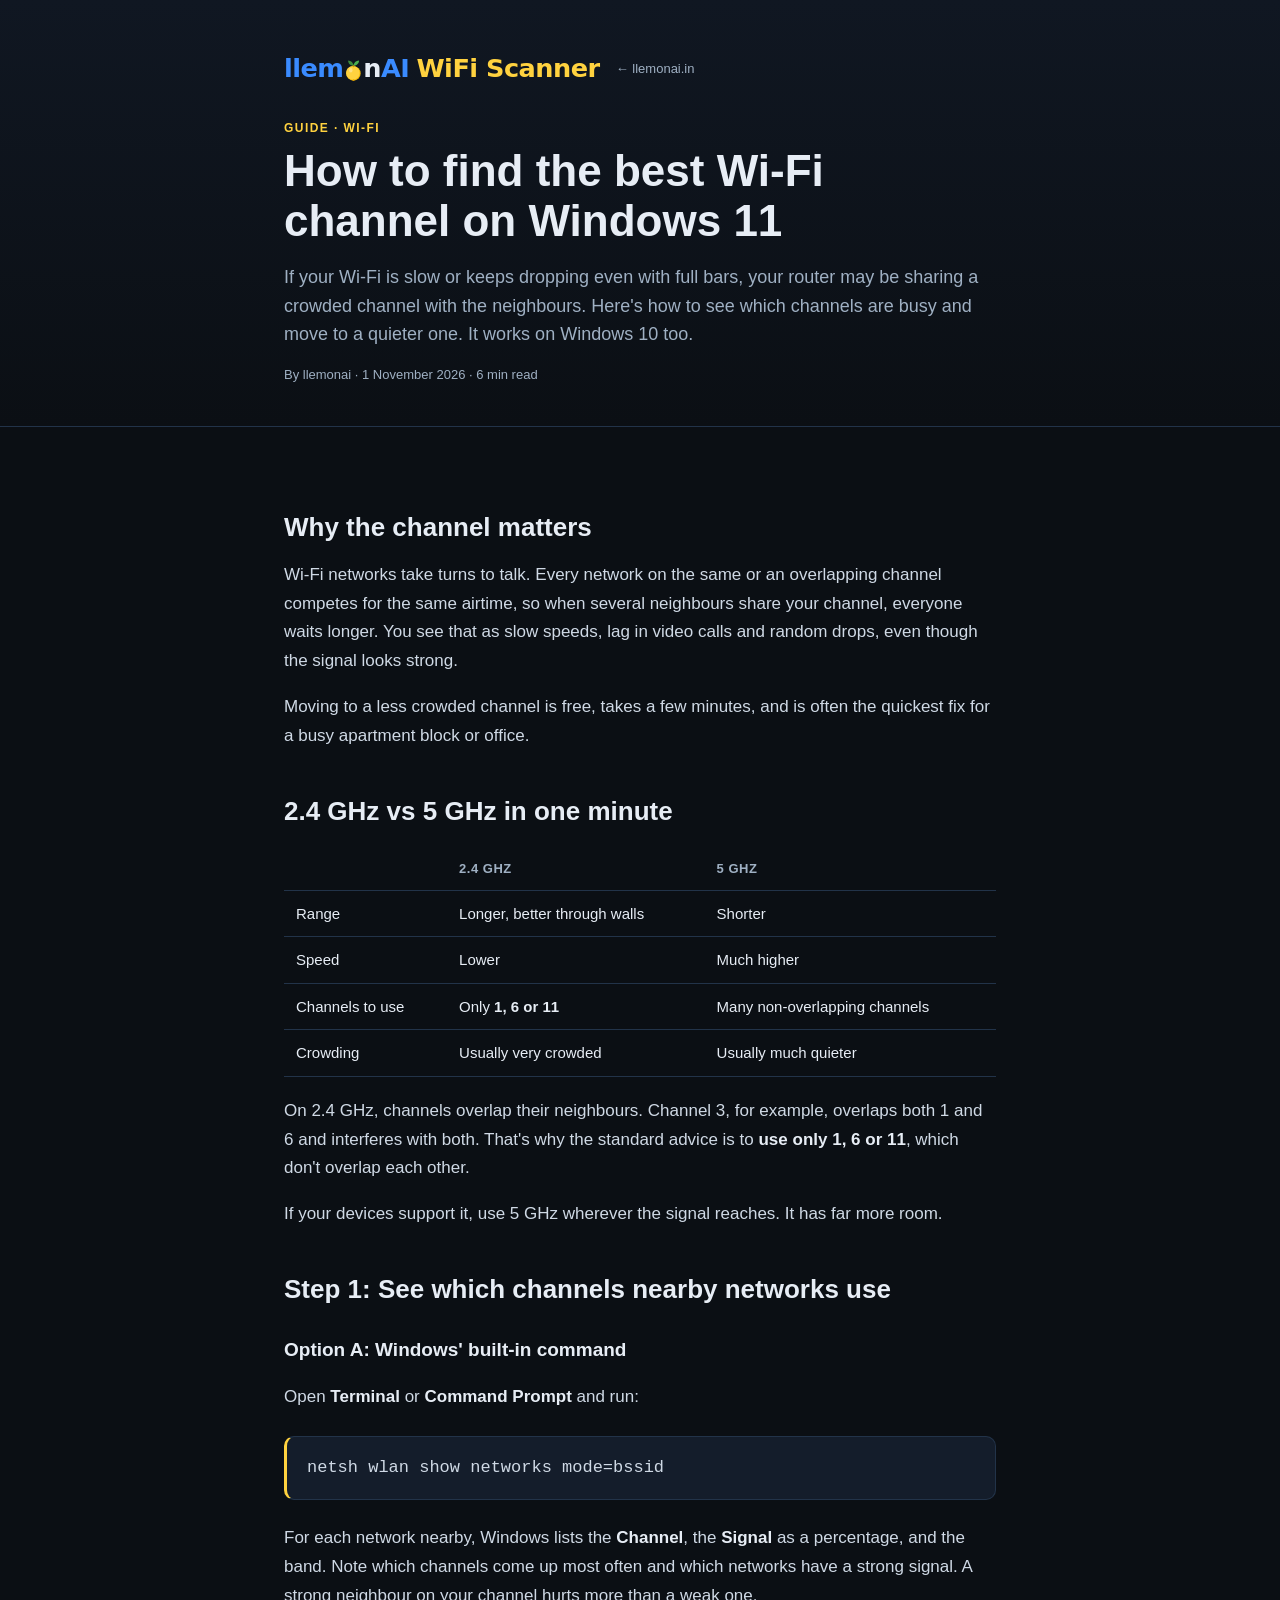
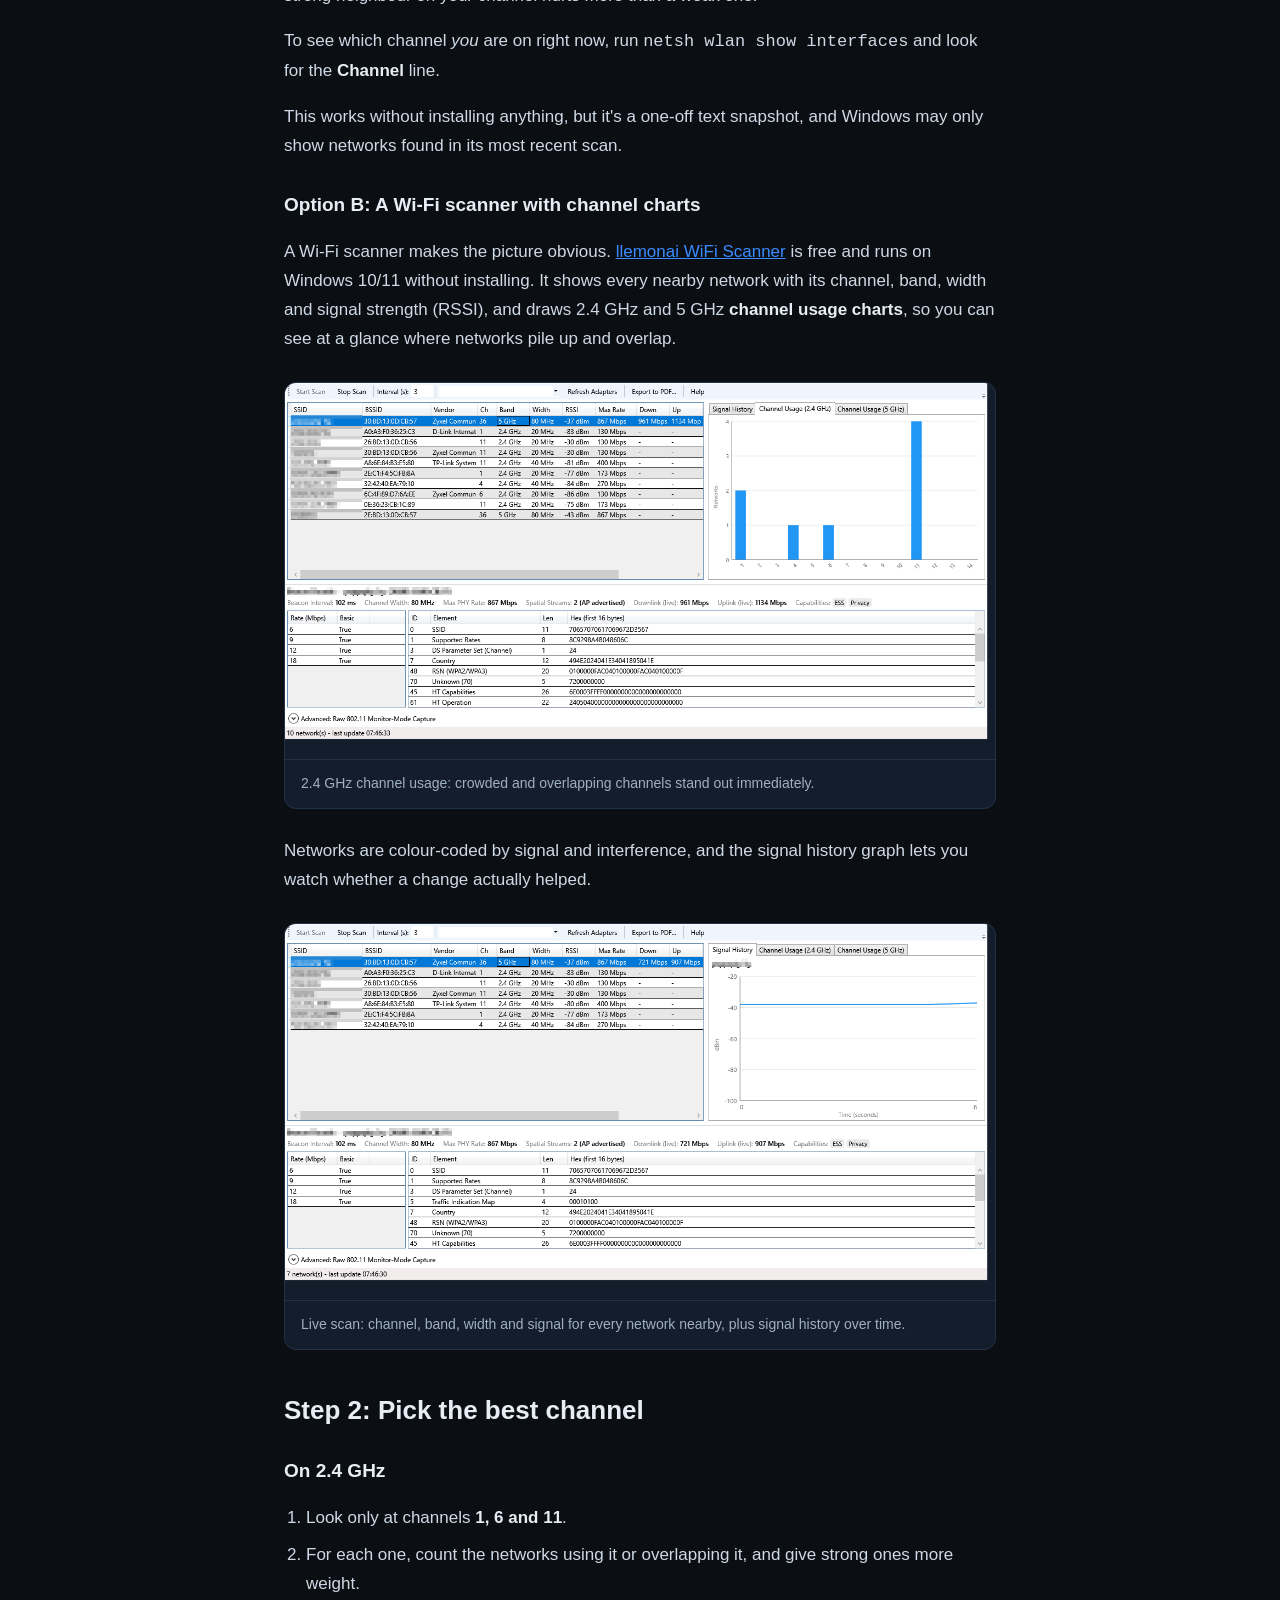
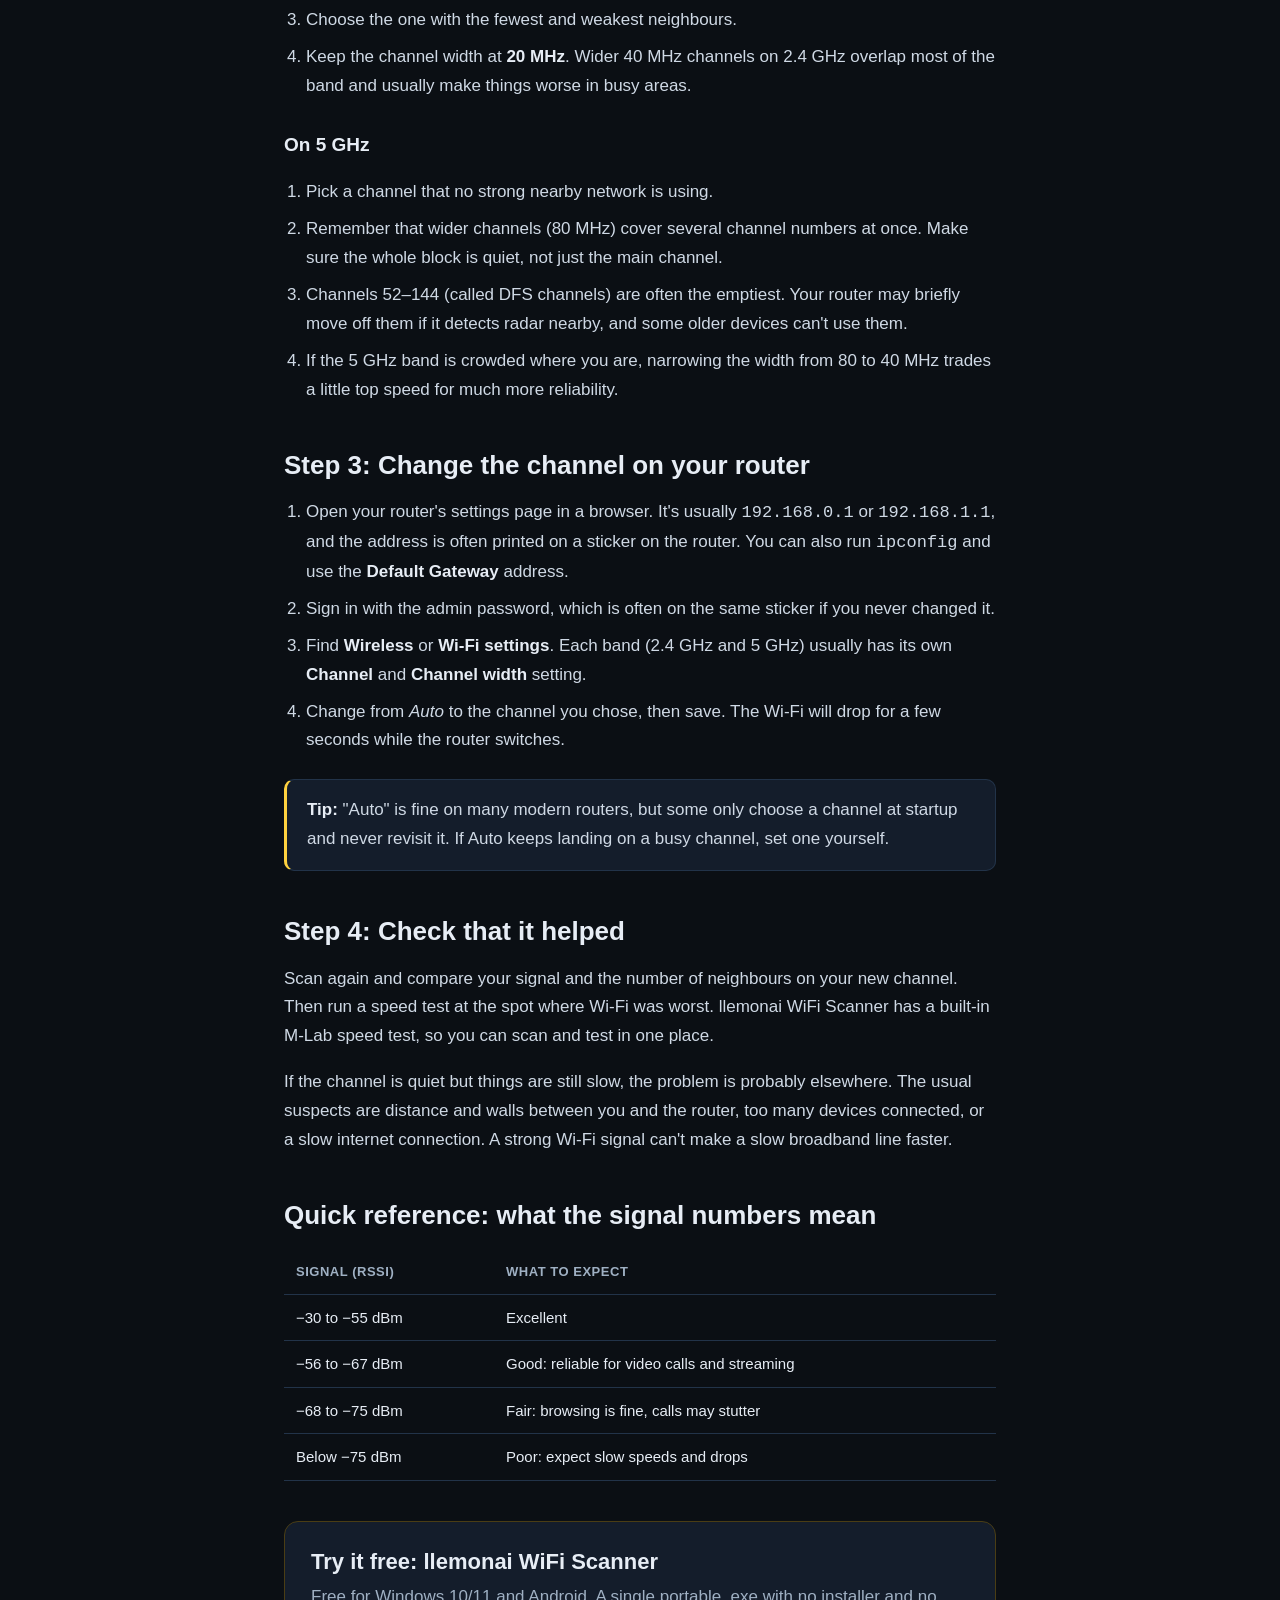
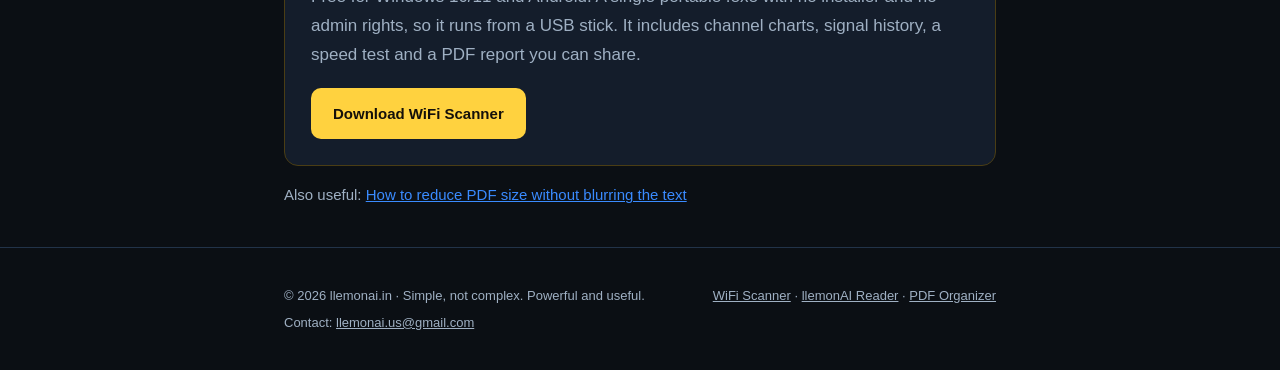
==== best-wifi-channel.html @ 0cf8d66b "Add guides: reduce PDF size, best Wi-Fi channel on Windows 11 - reduce-pdf-size.html: shrink only th" ====
<!DOCTYPE html>
<html lang="en">
<head>
<meta charset="UTF-8" />
<meta name="viewport" content="width=device-width, initial-scale=1.0" />
<title>How to Find the Best Wi-Fi Channel on Windows 11 (and 10) &mdash; llemonai Guide</title>
<meta name="description" content="Slow or dropping Wi-Fi is often a crowded channel. See which channels nearby networks use on Windows 11 or 10, pick the least congested one on 2.4 GHz or 5 GHz, and change it on your router." />
<link rel="canonical" href="https://llemonai.in/best-wifi-channel.html" />
<link rel="icon" href="assets/favicon.ico" sizes="any" />
<link rel="icon" type="image/png" href="assets/favicon-32.png" sizes="32x32" />
<link rel="apple-touch-icon" href="assets/apple-touch-icon.png" />

<meta property="og:type" content="article" />
<meta property="og:url" content="https://llemonai.in/best-wifi-channel.html" />
<meta property="og:title" content="How to find the best Wi-Fi channel on Windows 11" />
<meta property="og:description" content="See which channels nearby networks use, pick the least crowded one, and change it on your router." />
<meta property="og:image" content="https://llemonai.in/screenshots/channel-usage.png" />
<meta property="og:image:width" content="1294" />
<meta property="og:image:height" content="686" />
<meta name="twitter:card" content="summary_large_image" />
<meta name="twitter:title" content="How to find the best Wi-Fi channel on Windows 11" />
<meta name="twitter:description" content="See which channels nearby networks use, pick the least crowded one, and change it on your router." />
<meta name="twitter:image" content="https://llemonai.in/screenshots/channel-usage.png" />

<script type="application/ld+json">
[
  {
    "@context": "https://schema.org",
    "@type": "Article",
    "headline": "How to find the best Wi-Fi channel on Windows 11",
    "description": "See which channels nearby networks use on Windows 11 or 10, pick the least congested one, and change it on your router.",
    "image": "https://llemonai.in/screenshots/channel-usage.png",
    "datePublished": "2026-11-01",
    "dateModified": "2026-11-01",
    "author": { "@type": "Organization", "name": "llemonai", "url": "https://llemonai.in/" },
    "publisher": { "@type": "Organization", "name": "llemonai", "logo": { "@type": "ImageObject", "url": "https://llemonai.in/assets/wordmark.png" } },
    "mainEntityOfPage": "https://llemonai.in/best-wifi-channel.html"
  },
  {
    "@context": "https://schema.org",
    "@type": "BreadcrumbList",
    "itemListElement": [
      { "@type": "ListItem", "position": 1, "name": "llemonai", "item": "https://llemonai.in/" },
      { "@type": "ListItem", "position": 2, "name": "WiFi Scanner", "item": "https://llemonai.in/scanner.html" },
      { "@type": "ListItem", "position": 3, "name": "Best Wi-Fi channel", "item": "https://llemonai.in/best-wifi-channel.html" }
    ]
  }
]
</script>

<style>
  :root {
    --bg: #0b0f14;
    --bg-alt: #101722;
    --card: #141d2b;
    --border: #223349;
    --text: #e7edf5;
    --text-dim: #9fb0c3;
    --accent: #ffd23f;
    --accent-dim: #3a8bff;
  }
  * { box-sizing: border-box; }
  html, body {
    margin: 0; padding: 0;
    background: var(--bg);
    color: var(--text);
    font-family: -apple-system, Segoe UI, Roboto, Helvetica, Arial, sans-serif;
  }
  a { color: var(--accent-dim); }
  .wrap { max-width: 760px; margin: 0 auto; padding: 0 24px; }
  header.hero {
    background: linear-gradient(180deg, var(--bg-alt) 0%, var(--bg) 100%);
    border-bottom: 1px solid var(--border);
    padding: 56px 0 44px;
  }
  .brand { display: flex; align-items: center; flex-wrap: wrap; row-gap: 10px; margin-bottom: 36px; }
  .back-home { color: var(--text-dim); font-size: 13px; text-decoration: none; margin-left: 16px; }
  .back-home:hover { color: var(--text); }
  /* llemonai wordmark, redrawn from the app's own brand.tsx: llem + a lemon "o" + n + AI */
  .wm { display: inline-flex; align-items: baseline; white-space: nowrap; font-family: "Segoe UI", system-ui, -apple-system, Roboto, sans-serif; font-weight: 800; letter-spacing: -0.02em; line-height: 1; }
  .wm-o { width: 0.74em; height: 0.83em; align-self: flex-end; margin: 0 0.015em 0.02em; flex: none; }
  .wm-ai { color: #3a8bff; }
  .wm-llm::before, .wm-n::before, .wm-ai::before { content: attr(data-t); }
  /* brand name as real text for search engines and screen readers; the visible wordmark draws its "o" as a lemon */
  .wm-sr { position: absolute; width: 1px; height: 1px; overflow: hidden; clip: rect(0 0 0 0); white-space: nowrap; }
  .wm-product { margin-left: 0.28em; font-weight: 700; }
  .wm.on-dark .wm-llm { color: #3a8bff; }
  .wm.on-dark .wm-n { color: #e7edf5; }
  .wm.on-dark .wm-product { color: #ffd23f; }
  .kicker { color: var(--accent); font-size: 12px; font-weight: 700; letter-spacing: 0.12em; text-transform: uppercase; }
  .hero h1 { font-size: clamp(30px, 5vw, 44px); line-height: 1.15; margin: 10px 0 16px; }
  .hero p.lead { color: var(--text-dim); font-size: 18px; line-height: 1.6; margin: 0; }
  .byline { color: var(--text-dim); font-size: 13px; margin-top: 18px; }

  article { padding: 40px 0 24px; font-size: 17px; line-height: 1.7; }
  article h2 { font-size: 26px; line-height: 1.25; margin: 44px 0 12px; }
  article h3 { font-size: 19px; margin: 28px 0 8px; }
  article p, article li { color: #cfd9e5; }
  article ol, article ul { padding-left: 22px; }
  article li { margin-bottom: 8px; }
  article strong { color: var(--text); }
  .callout { background: var(--card); border: 1px solid var(--border); border-left: 3px solid var(--accent); border-radius: 10px; padding: 16px 20px; margin: 24px 0; }
  .callout p { margin: 0; }
  figure { margin: 28px 0; background: var(--card); border: 1px solid var(--border); border-radius: 12px; overflow: hidden; }
  figure img { display: block; width: 100%; height: auto; border-bottom: 1px solid var(--border); }
  figcaption { padding: 12px 16px; font-size: 14px; color: var(--text-dim); }
  .table-scroll { overflow-x: auto; margin: 20px 0; }
  table { width: 100%; border-collapse: collapse; font-size: 15px; min-width: 480px; }
  th, td { text-align: left; padding: 10px 12px; border-bottom: 1px solid var(--border); vertical-align: top; }
  th { color: var(--text-dim); font-weight: 600; font-size: 13px; text-transform: uppercase; letter-spacing: 0.04em; }
  .cta { background: var(--card); border: 1px solid #4a3d14; border-radius: 14px; padding: 26px; margin: 40px 0 16px; }
  .cta h2 { margin: 0 0 8px; font-size: 22px; }
  .cta p { margin: 0 0 18px; color: var(--text-dim); }
  .btn { display: inline-flex; align-items: center; padding: 13px 22px; border-radius: 10px; font-weight: 600; font-size: 15px; text-decoration: none; background: var(--accent); color: #14100a; }
  .btn:hover { opacity: 0.9; }
  .related { color: var(--text-dim); font-size: 15px; }

  footer {
    padding: 40px 0;
    color: var(--text-dim);
    font-size: 13px;
    border-top: 1px solid var(--border);
  }
  footer a { color: var(--text-dim); }
  footer .wrap { display: flex; flex-wrap: wrap; justify-content: space-between; gap: 12px; }
  @media (max-width: 600px) { .brand .wm { font-size: 1.45rem !important; } article { font-size: 16px; } }
</style>
</head>
<body>

<header class="hero">
  <div class="wrap">
    <div class="brand">
      <a href="scanner.html" style="text-decoration: none;">
        <span class="wm on-dark" style="font-size: 1.6rem;" title="llem = Large Language Embedded Model &middot; AI = Artificial Intelligence">
          <span class="wm-sr">llemonAI</span><span class="wm-llm" data-t="llem" aria-hidden="true"></span>
          <svg class="wm-o" viewBox="0 0 100 112" aria-hidden="true">
            <path d="M50 32 C31 30 21 16 22 3 C37 4 50 15 50 32 Z" fill="#3d8b3d"/>
            <path d="M50 32 C51 15 63 4 79 3 C80 17 68 30 50 32 Z" fill="#4caf50"/>
            <circle cx="50" cy="71" r="38" fill="#f2b705"/>
            <circle cx="47" cy="68" r="36" fill="#ffd23f"/>
            <ellipse cx="36" cy="54" rx="9" ry="12" fill="#fff" opacity="0.35"/>
            <circle cx="50" cy="33" r="5" fill="#d99a00"/>
            <circle cx="50" cy="108" r="4.5" fill="#d99a00"/>
          </svg>
          <span class="wm-n" data-t="n" aria-hidden="true"></span>
          <span class="wm-ai" data-t="AI" aria-hidden="true"></span>
          <span class="wm-product">WiFi Scanner</span>
        </span>
      </a>
      <a class="back-home" href="index.html">&larr; llemonai.in</a>
    </div>
    <span class="kicker">Guide &middot; Wi-Fi</span>
    <h1>How to find the best Wi-Fi channel on Windows 11</h1>
    <p class="lead">If your Wi-Fi is slow or keeps dropping even with full bars, your router may be sharing a crowded channel with the neighbours. Here's how to see which channels are busy and move to a quieter one. It works on Windows 10 too.</p>
    <div class="byline">By llemonai &middot; 1 November 2026 &middot; 6 min read</div>
  </div>
</header>

<main class="wrap">
<article>

  <h2>Why the channel matters</h2>
  <p>Wi-Fi networks take turns to talk. Every network on the same or an overlapping channel competes for the same airtime, so when several neighbours share your channel, everyone waits longer. You see that as slow speeds, lag in video calls and random drops, even though the signal looks strong.</p>
  <p>Moving to a less crowded channel is free, takes a few minutes, and is often the quickest fix for a busy apartment block or office.</p>

  <h2>2.4&nbsp;GHz vs 5&nbsp;GHz in one minute</h2>
  <div class="table-scroll">
    <table>
      <tr><th></th><th>2.4&nbsp;GHz</th><th>5&nbsp;GHz</th></tr>
      <tr><td>Range</td><td>Longer, better through walls</td><td>Shorter</td></tr>
      <tr><td>Speed</td><td>Lower</td><td>Much higher</td></tr>
      <tr><td>Channels to use</td><td>Only <strong>1, 6 or 11</strong></td><td>Many non-overlapping channels</td></tr>
      <tr><td>Crowding</td><td>Usually very crowded</td><td>Usually much quieter</td></tr>
    </table>
  </div>
  <p>On 2.4&nbsp;GHz, channels overlap their neighbours. Channel 3, for example, overlaps both 1 and 6 and interferes with both. That's why the standard advice is to <strong>use only 1, 6 or 11</strong>, which don't overlap each other.</p>
  <p>If your devices support it, use 5&nbsp;GHz wherever the signal reaches. It has far more room.</p>

  <h2>Step 1: See which channels nearby networks use</h2>

  <h3>Option A: Windows' built-in command</h3>
  <p>Open <strong>Terminal</strong> or <strong>Command Prompt</strong> and run:</p>
  <div class="callout"><p><code>netsh wlan show networks mode=bssid</code></p></div>
  <p>For each network nearby, Windows lists the <strong>Channel</strong>, the <strong>Signal</strong> as a percentage, and the band. Note which channels come up most often and which networks have a strong signal. A strong neighbour on your channel hurts more than a weak one.</p>
  <p>To see which channel <em>you</em> are on right now, run <code>netsh wlan show interfaces</code> and look for the <strong>Channel</strong> line.</p>
  <p>This works without installing anything, but it's a one-off text snapshot, and Windows may only show networks found in its most recent scan.</p>

  <h3>Option B: A Wi-Fi scanner with channel charts</h3>
  <p>A Wi-Fi scanner makes the picture obvious. <a href="scanner.html">llemonai WiFi Scanner</a> is free and runs on Windows 10/11 without installing. It shows every nearby network with its channel, band, width and signal strength (RSSI), and draws 2.4&nbsp;GHz and 5&nbsp;GHz <strong>channel usage charts</strong>, so you can see at a glance where networks pile up and overlap.</p>
  <figure>
    <img src="screenshots/channel-usage.png" alt="2.4 GHz channel usage chart in llemonai WiFi Scanner showing networks crowded on some channels" width="1294" height="686" loading="lazy" />
    <figcaption>2.4&nbsp;GHz channel usage: crowded and overlapping channels stand out immediately.</figcaption>
  </figure>
  <p>Networks are colour-coded by signal and interference, and the signal history graph lets you watch whether a change actually helped.</p>
  <figure>
    <img src="screenshots/scan-view.png" alt="llemonai WiFi Scanner live scan with network list, signal history and beacon details" width="1294" height="686" loading="lazy" />
    <figcaption>Live scan: channel, band, width and signal for every network nearby, plus signal history over time.</figcaption>
  </figure>

  <h2>Step 2: Pick the best channel</h2>
  <h3>On 2.4&nbsp;GHz</h3>
  <ol>
    <li>Look only at channels <strong>1, 6 and 11</strong>.</li>
    <li>For each one, count the networks using it or overlapping it, and give strong ones more weight.</li>
    <li>Choose the one with the fewest and weakest neighbours.</li>
    <li>Keep the channel width at <strong>20&nbsp;MHz</strong>. Wider 40&nbsp;MHz channels on 2.4&nbsp;GHz overlap most of the band and usually make things worse in busy areas.</li>
  </ol>
  <h3>On 5&nbsp;GHz</h3>
  <ol>
    <li>Pick a channel that no strong nearby network is using.</li>
    <li>Remember that wider channels (80&nbsp;MHz) cover several channel numbers at once. Make sure the whole block is quiet, not just the main channel.</li>
    <li>Channels 52&ndash;144 (called DFS channels) are often the emptiest. Your router may briefly move off them if it detects radar nearby, and some older devices can't use them.</li>
    <li>If the 5&nbsp;GHz band is crowded where you are, narrowing the width from 80 to 40&nbsp;MHz trades a little top speed for much more reliability.</li>
  </ol>

  <h2>Step 3: Change the channel on your router</h2>
  <ol>
    <li>Open your router's settings page in a browser. It's usually <code>192.168.0.1</code> or <code>192.168.1.1</code>, and the address is often printed on a sticker on the router. You can also run <code>ipconfig</code> and use the <strong>Default Gateway</strong> address.</li>
    <li>Sign in with the admin password, which is often on the same sticker if you never changed it.</li>
    <li>Find <strong>Wireless</strong> or <strong>Wi-Fi settings</strong>. Each band (2.4&nbsp;GHz and 5&nbsp;GHz) usually has its own <strong>Channel</strong> and <strong>Channel width</strong> setting.</li>
    <li>Change from <em>Auto</em> to the channel you chose, then save. The Wi-Fi will drop for a few seconds while the router switches.</li>
  </ol>
  <div class="callout">
    <p><strong>Tip:</strong> "Auto" is fine on many modern routers, but some only choose a channel at startup and never revisit it. If Auto keeps landing on a busy channel, set one yourself.</p>
  </div>

  <h2>Step 4: Check that it helped</h2>
  <p>Scan again and compare your signal and the number of neighbours on your new channel. Then run a speed test at the spot where Wi-Fi was worst. llemonai WiFi Scanner has a built-in M-Lab speed test, so you can scan and test in one place.</p>
  <p>If the channel is quiet but things are still slow, the problem is probably elsewhere. The usual suspects are distance and walls between you and the router, too many devices connected, or a slow internet connection. A strong Wi-Fi signal can't make a slow broadband line faster.</p>

  <h2>Quick reference: what the signal numbers mean</h2>
  <div class="table-scroll">
    <table>
      <tr><th>Signal (RSSI)</th><th>What to expect</th></tr>
      <tr><td>&minus;30 to &minus;55&nbsp;dBm</td><td>Excellent</td></tr>
      <tr><td>&minus;56 to &minus;67&nbsp;dBm</td><td>Good: reliable for video calls and streaming</td></tr>
      <tr><td>&minus;68 to &minus;75&nbsp;dBm</td><td>Fair: browsing is fine, calls may stutter</td></tr>
      <tr><td>Below &minus;75&nbsp;dBm</td><td>Poor: expect slow speeds and drops</td></tr>
    </table>
  </div>

  <section class="cta">
    <h2>Try it free: llemonai WiFi Scanner</h2>
    <p>Free for Windows 10/11 and Android. A single portable .exe with no installer and no admin rights, so it runs from a USB stick. It includes channel charts, signal history, a speed test and a PDF report you can share.</p>
    <a class="btn" href="scanner.html#download">Download WiFi Scanner</a>
  </section>

  <p class="related">Also useful: <a href="reduce-pdf-size.html">How to reduce PDF size without blurring the text</a></p>

</article>
</main>

<footer>
  <div class="wrap">
    <div>&copy; <span id="year"></span> llemonai.in &middot; Simple, not complex. Powerful and useful.</div>
    <div><a href="scanner.html">WiFi Scanner</a> &middot; <a href="reader.html">llemonAI Reader</a> &middot; <a href="organizer.html">PDF Organizer</a></div>
    <div>Contact: <a href="mailto:llemonai.us@gmail.com">llemonai.us@gmail.com</a></div>
  </div>
</footer>
<script>document.getElementById('year').textContent = new Date().getFullYear();</script>

</body>
</html>
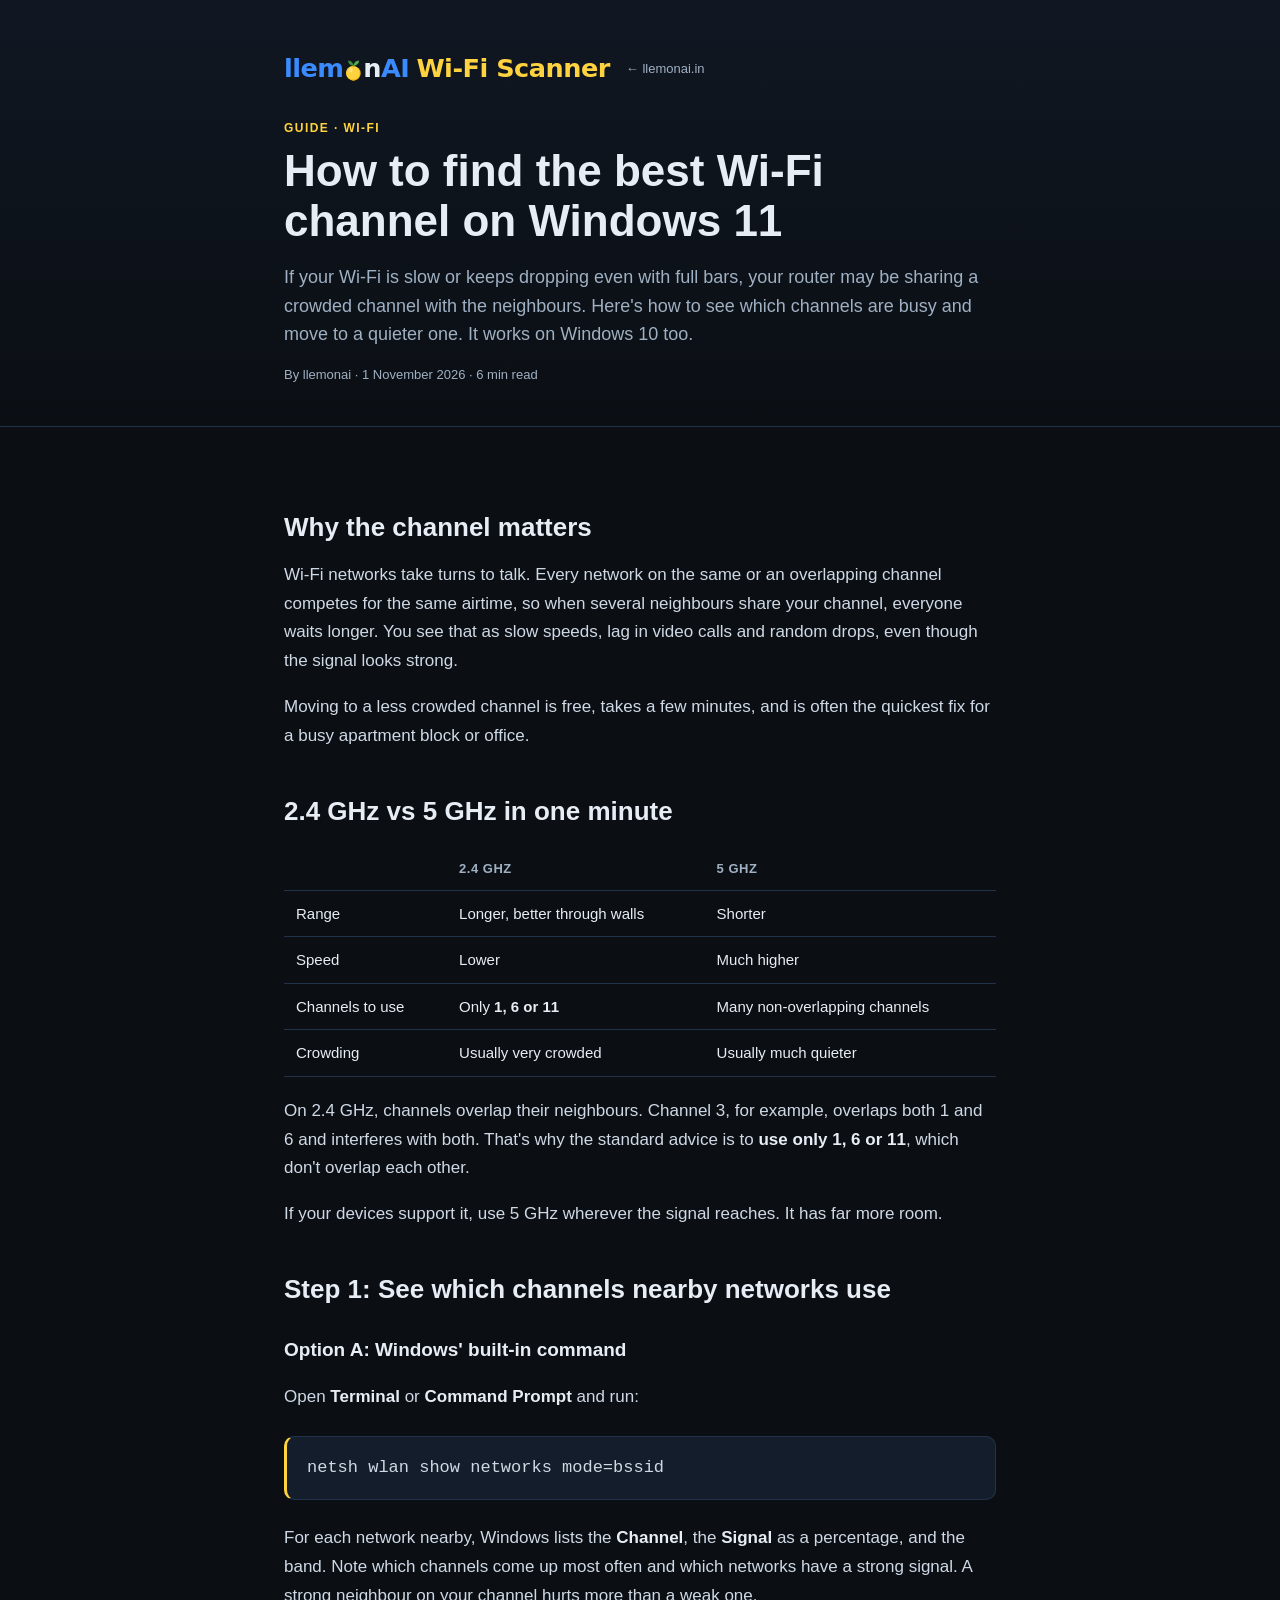
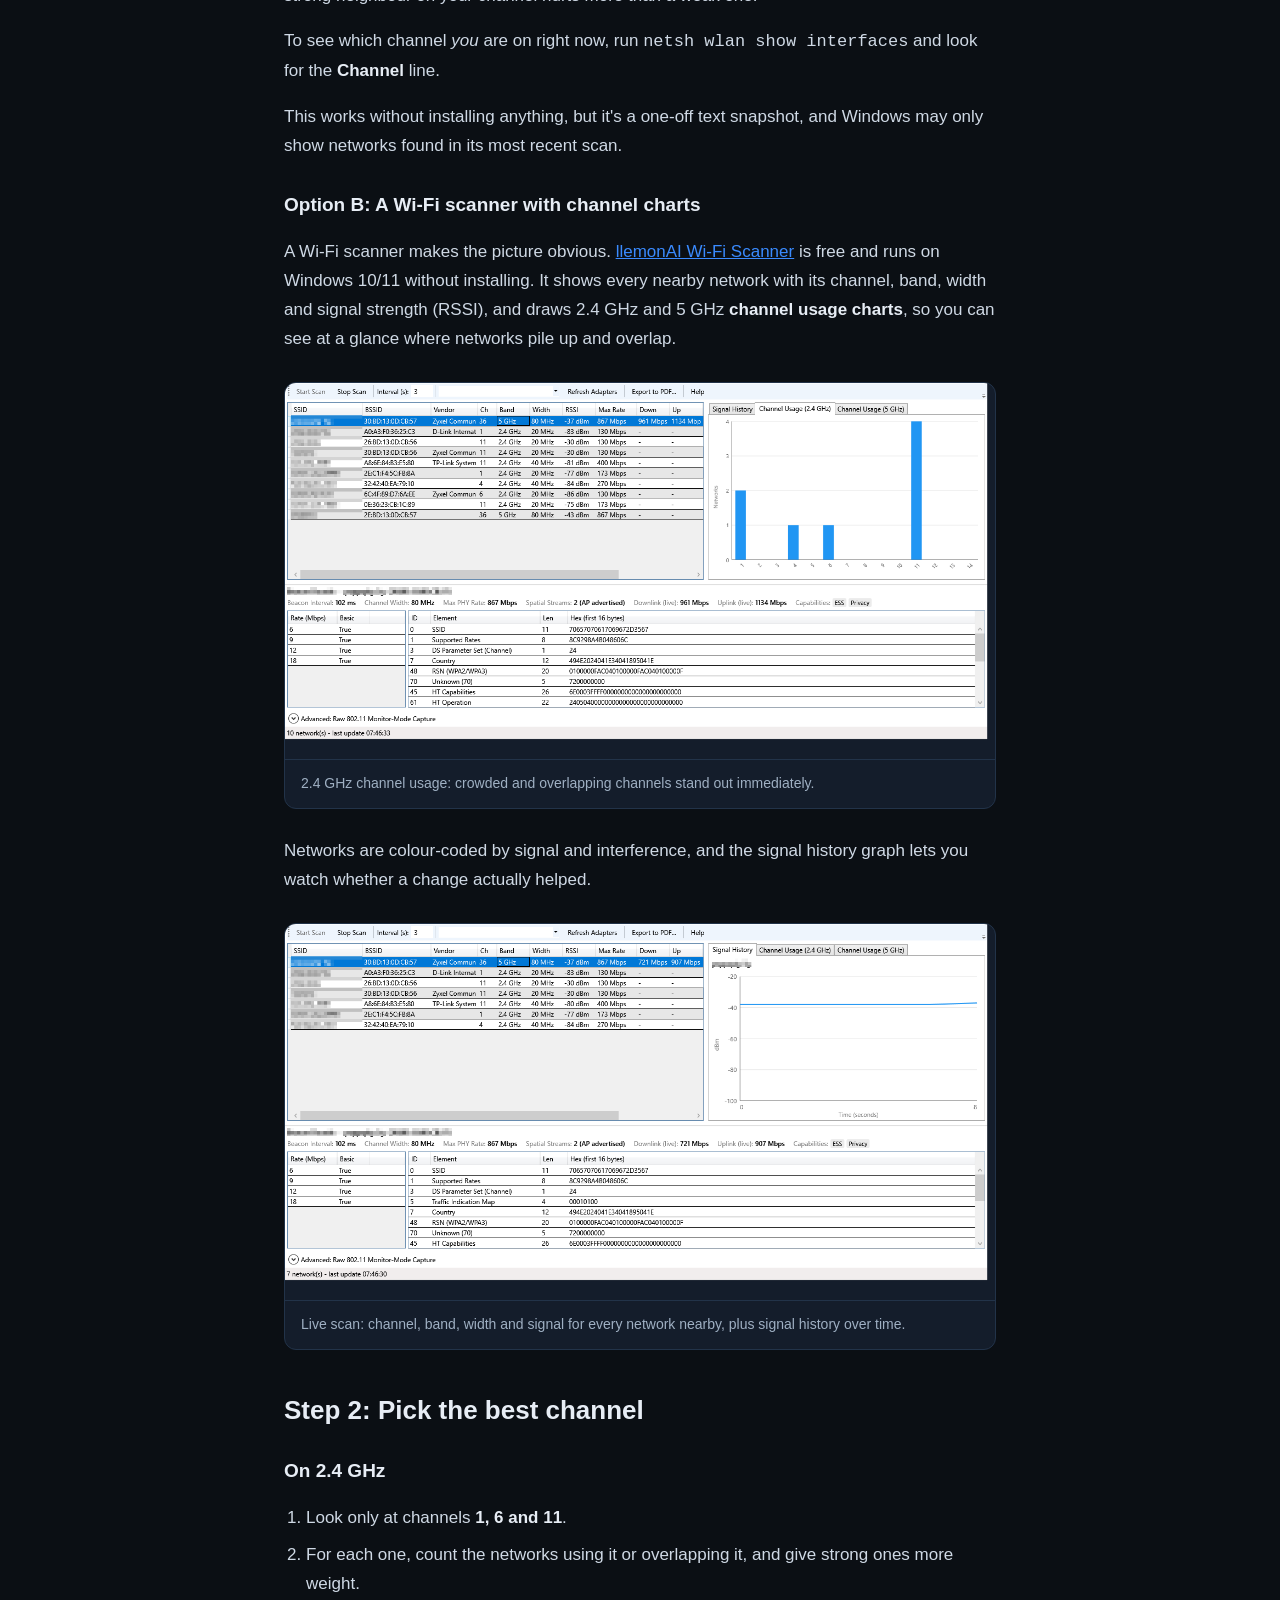
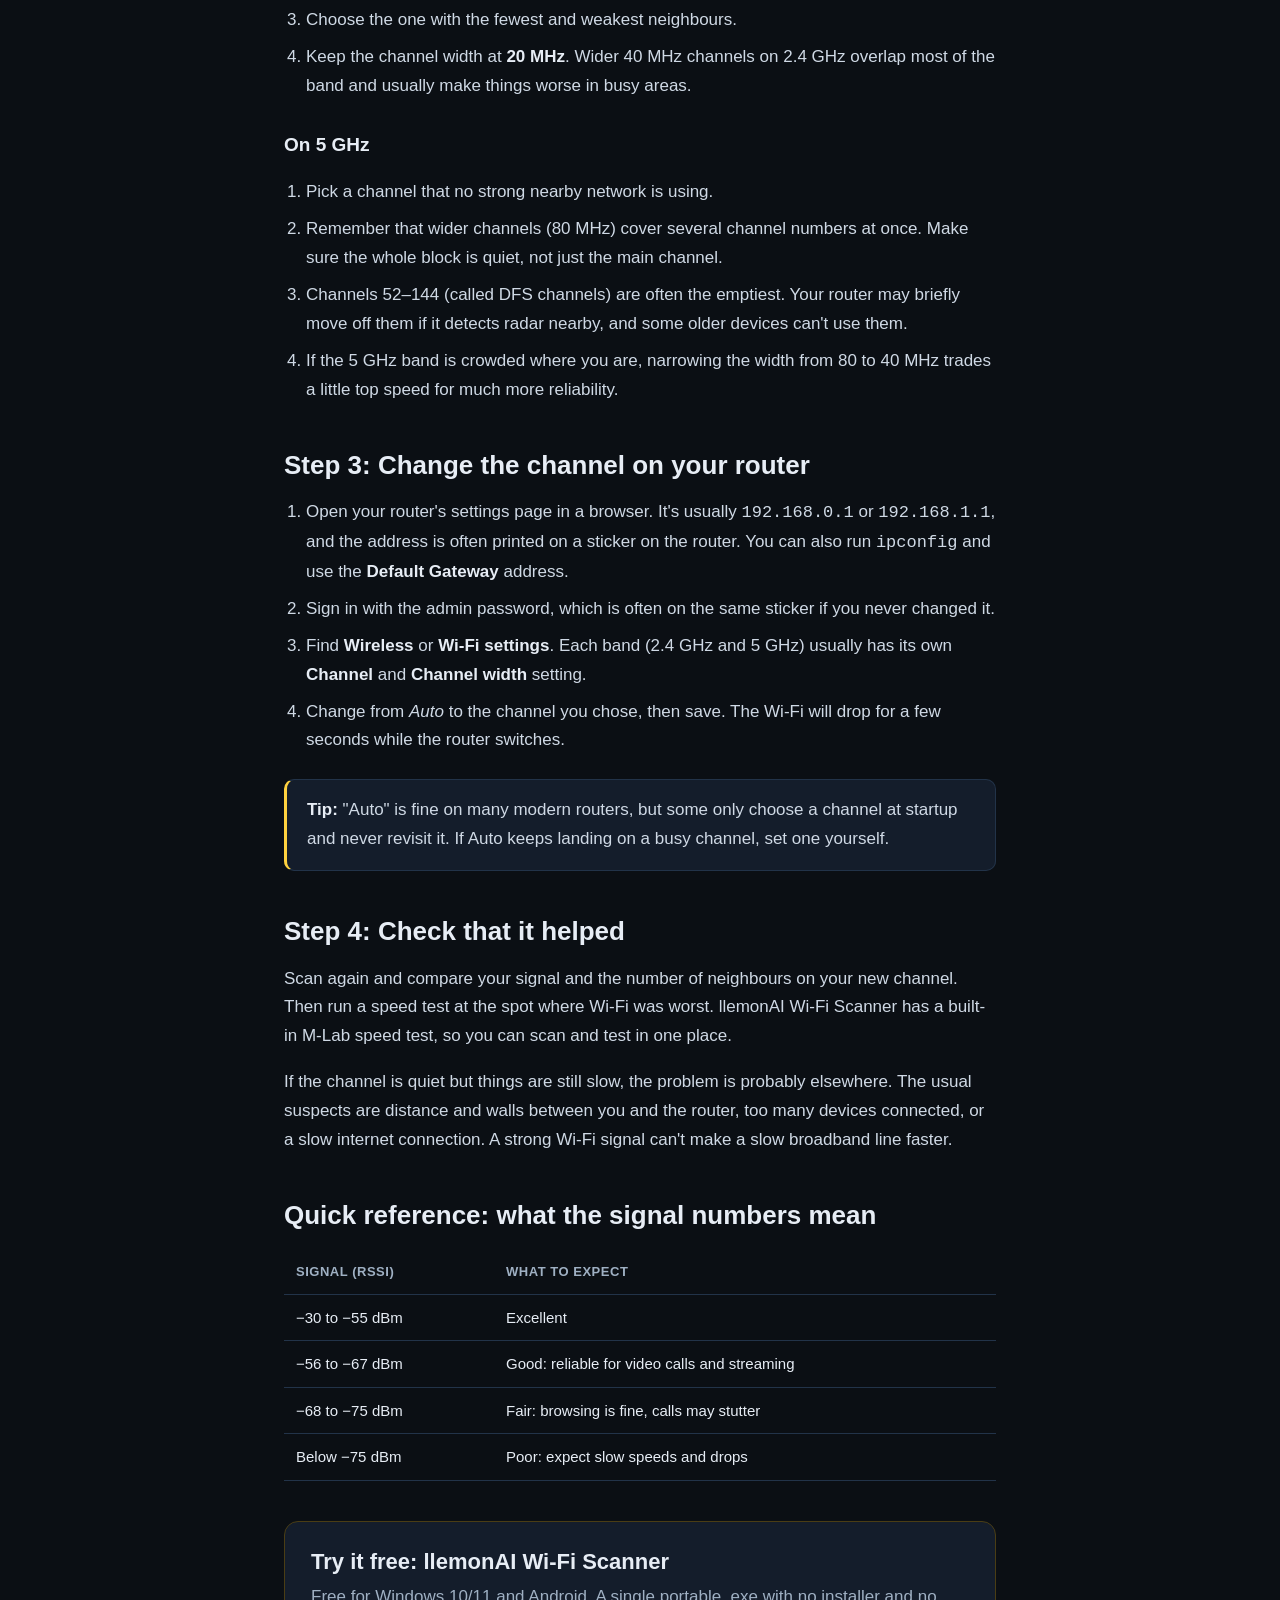
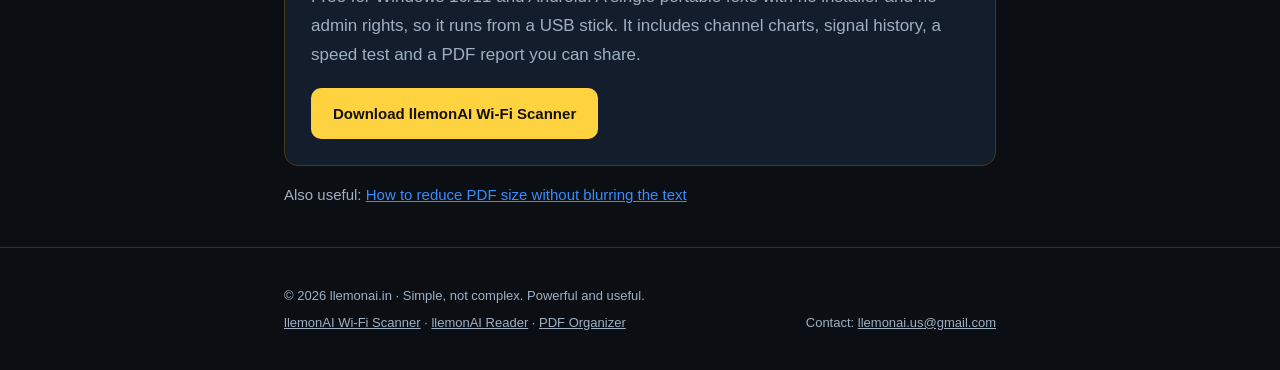
==== commit a769410b: "llemonAI Wi-Fi Scanner 16.0.0: new name everywhere, one version, in-app updates" ====
--- a/best-wifi-channel.html
+++ b/best-wifi-channel.html
@@ -41,7 +41,7 @@
     "@type": "BreadcrumbList",
     "itemListElement": [
       { "@type": "ListItem", "position": 1, "name": "llemonai", "item": "https://llemonai.in/" },
-      { "@type": "ListItem", "position": 2, "name": "WiFi Scanner", "item": "https://llemonai.in/scanner.html" },
+      { "@type": "ListItem", "position": 2, "name": "llemonAI Wi-Fi Scanner", "item": "https://llemonai.in/scanner.html" },
       { "@type": "ListItem", "position": 3, "name": "Best Wi-Fi channel", "item": "https://llemonai.in/best-wifi-channel.html" }
     ]
   }
@@ -145,7 +145,7 @@
           </svg>
           <span class="wm-n" data-t="n" aria-hidden="true"></span>
           <span class="wm-ai" data-t="AI" aria-hidden="true"></span>
-          <span class="wm-product">WiFi Scanner</span>
+          <span class="wm-product">Wi-Fi Scanner</span>
         </span>
       </a>
       <a class="back-home" href="index.html">&larr; llemonai.in</a>
@@ -187,14 +187,14 @@
   <p>This works without installing anything, but it's a one-off text snapshot, and Windows may only show networks found in its most recent scan.</p>
 
   <h3>Option B: A Wi-Fi scanner with channel charts</h3>
-  <p>A Wi-Fi scanner makes the picture obvious. <a href="scanner.html">llemonai WiFi Scanner</a> is free and runs on Windows 10/11 without installing. It shows every nearby network with its channel, band, width and signal strength (RSSI), and draws 2.4&nbsp;GHz and 5&nbsp;GHz <strong>channel usage charts</strong>, so you can see at a glance where networks pile up and overlap.</p>
+  <p>A Wi-Fi scanner makes the picture obvious. <a href="scanner.html">llemonAI Wi-Fi Scanner</a> is free and runs on Windows 10/11 without installing. It shows every nearby network with its channel, band, width and signal strength (RSSI), and draws 2.4&nbsp;GHz and 5&nbsp;GHz <strong>channel usage charts</strong>, so you can see at a glance where networks pile up and overlap.</p>
   <figure>
-    <img src="screenshots/channel-usage.png" alt="2.4 GHz channel usage chart in llemonai WiFi Scanner showing networks crowded on some channels" width="1294" height="686" loading="lazy" />
+    <img src="screenshots/channel-usage.png" alt="2.4 GHz channel usage chart in llemonAI Wi-Fi Scanner showing networks crowded on some channels" width="1294" height="686" loading="lazy" />
     <figcaption>2.4&nbsp;GHz channel usage: crowded and overlapping channels stand out immediately.</figcaption>
   </figure>
   <p>Networks are colour-coded by signal and interference, and the signal history graph lets you watch whether a change actually helped.</p>
   <figure>
-    <img src="screenshots/scan-view.png" alt="llemonai WiFi Scanner live scan with network list, signal history and beacon details" width="1294" height="686" loading="lazy" />
+    <img src="screenshots/scan-view.png" alt="llemonAI Wi-Fi Scanner live scan with network list, signal history and beacon details" width="1294" height="686" loading="lazy" />
     <figcaption>Live scan: channel, band, width and signal for every network nearby, plus signal history over time.</figcaption>
   </figure>
 
@@ -226,7 +226,7 @@
   </div>
 
   <h2>Step 4: Check that it helped</h2>
-  <p>Scan again and compare your signal and the number of neighbours on your new channel. Then run a speed test at the spot where Wi-Fi was worst. llemonai WiFi Scanner has a built-in M-Lab speed test, so you can scan and test in one place.</p>
+  <p>Scan again and compare your signal and the number of neighbours on your new channel. Then run a speed test at the spot where Wi-Fi was worst. llemonAI Wi-Fi Scanner has a built-in M-Lab speed test, so you can scan and test in one place.</p>
   <p>If the channel is quiet but things are still slow, the problem is probably elsewhere. The usual suspects are distance and walls between you and the router, too many devices connected, or a slow internet connection. A strong Wi-Fi signal can't make a slow broadband line faster.</p>
 
   <h2>Quick reference: what the signal numbers mean</h2>
@@ -241,9 +241,9 @@
   </div>
 
   <section class="cta">
-    <h2>Try it free: llemonai WiFi Scanner</h2>
+    <h2>Try it free: llemonAI Wi-Fi Scanner</h2>
     <p>Free for Windows 10/11 and Android. A single portable .exe with no installer and no admin rights, so it runs from a USB stick. It includes channel charts, signal history, a speed test and a PDF report you can share.</p>
-    <a class="btn" href="scanner.html#download">Download WiFi Scanner</a>
+    <a class="btn" href="scanner.html#download">Download llemonAI Wi-Fi Scanner</a>
   </section>
 
   <p class="related">Also useful: <a href="reduce-pdf-size.html">How to reduce PDF size without blurring the text</a></p>
@@ -254,7 +254,7 @@
 <footer>
   <div class="wrap">
     <div>&copy; <span id="year"></span> llemonai.in &middot; Simple, not complex. Powerful and useful.</div>
-    <div><a href="scanner.html">WiFi Scanner</a> &middot; <a href="reader.html">llemonAI Reader</a> &middot; <a href="organizer.html">PDF Organizer</a></div>
+    <div><a href="scanner.html">llemonAI Wi-Fi Scanner</a> &middot; <a href="reader.html">llemonAI Reader</a> &middot; <a href="organizer.html">PDF Organizer</a></div>
     <div>Contact: <a href="mailto:llemonai.us@gmail.com">llemonai.us@gmail.com</a></div>
   </div>
 </footer>
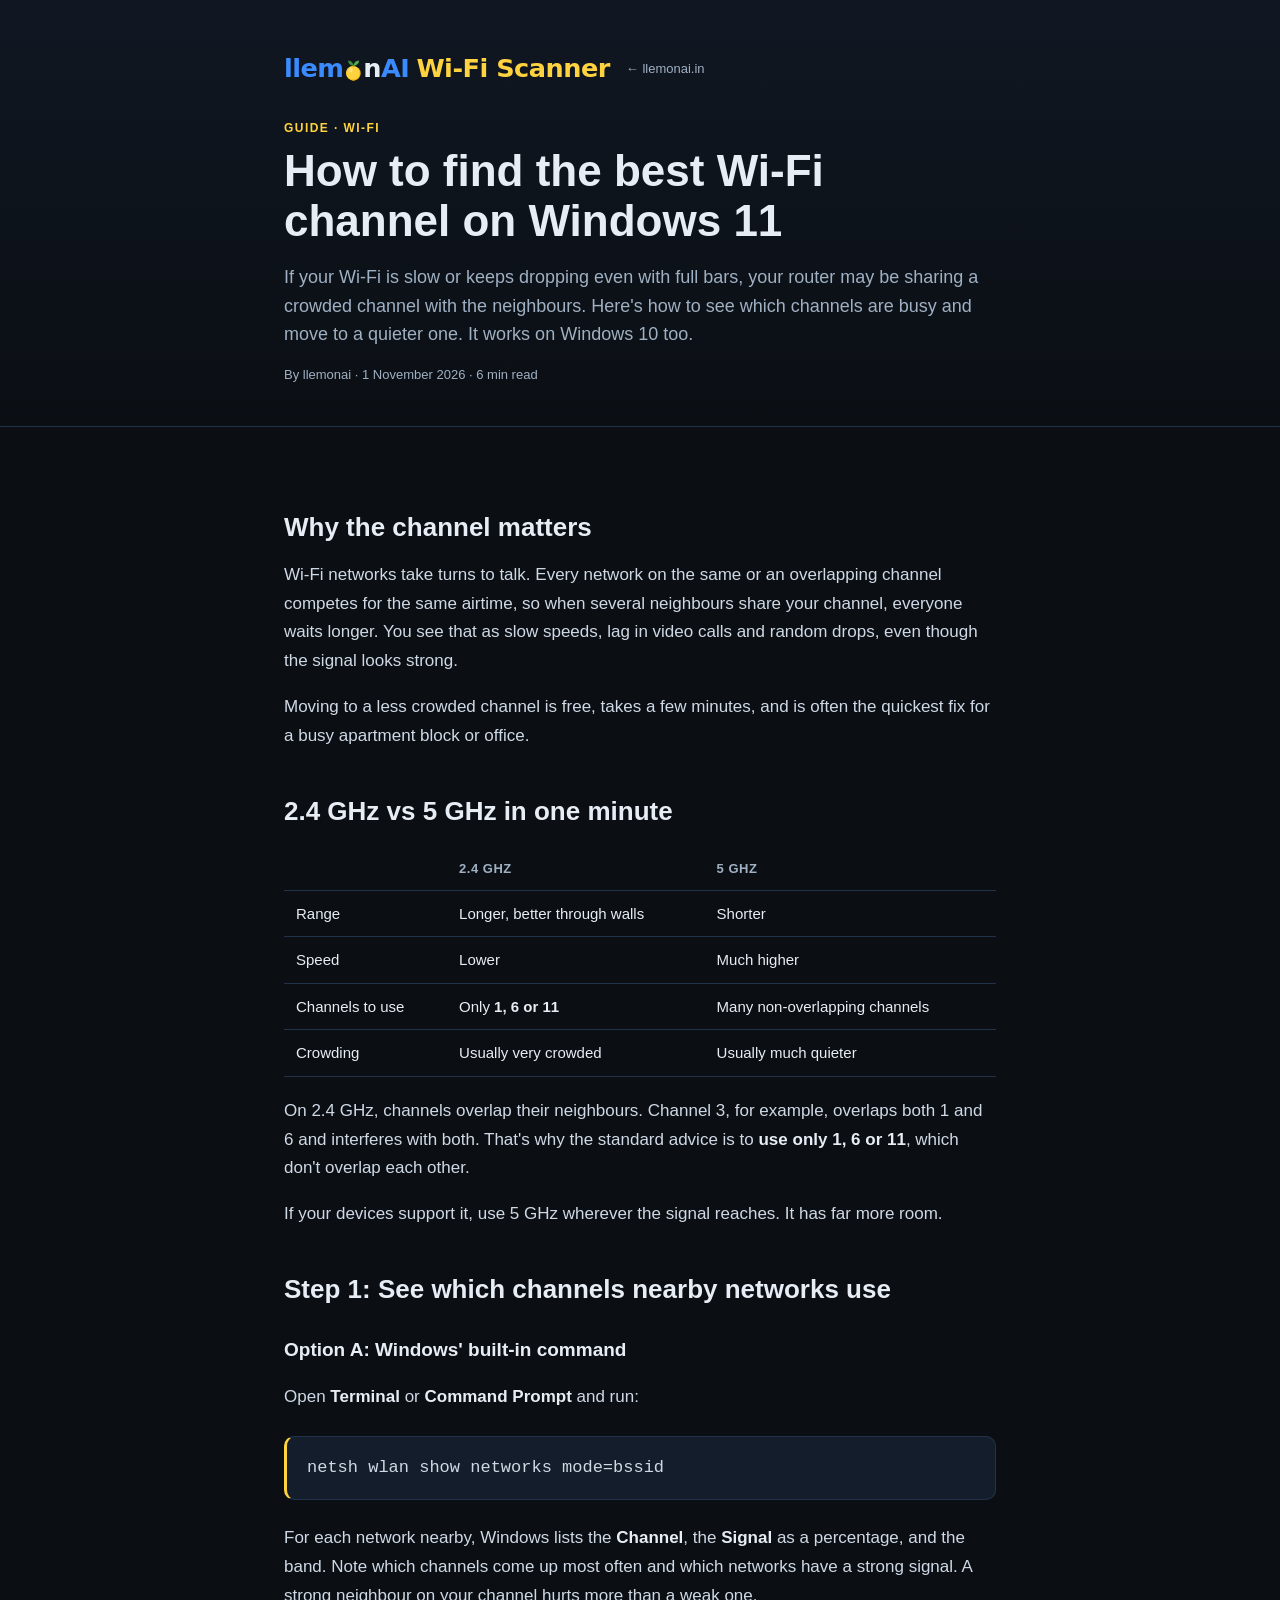
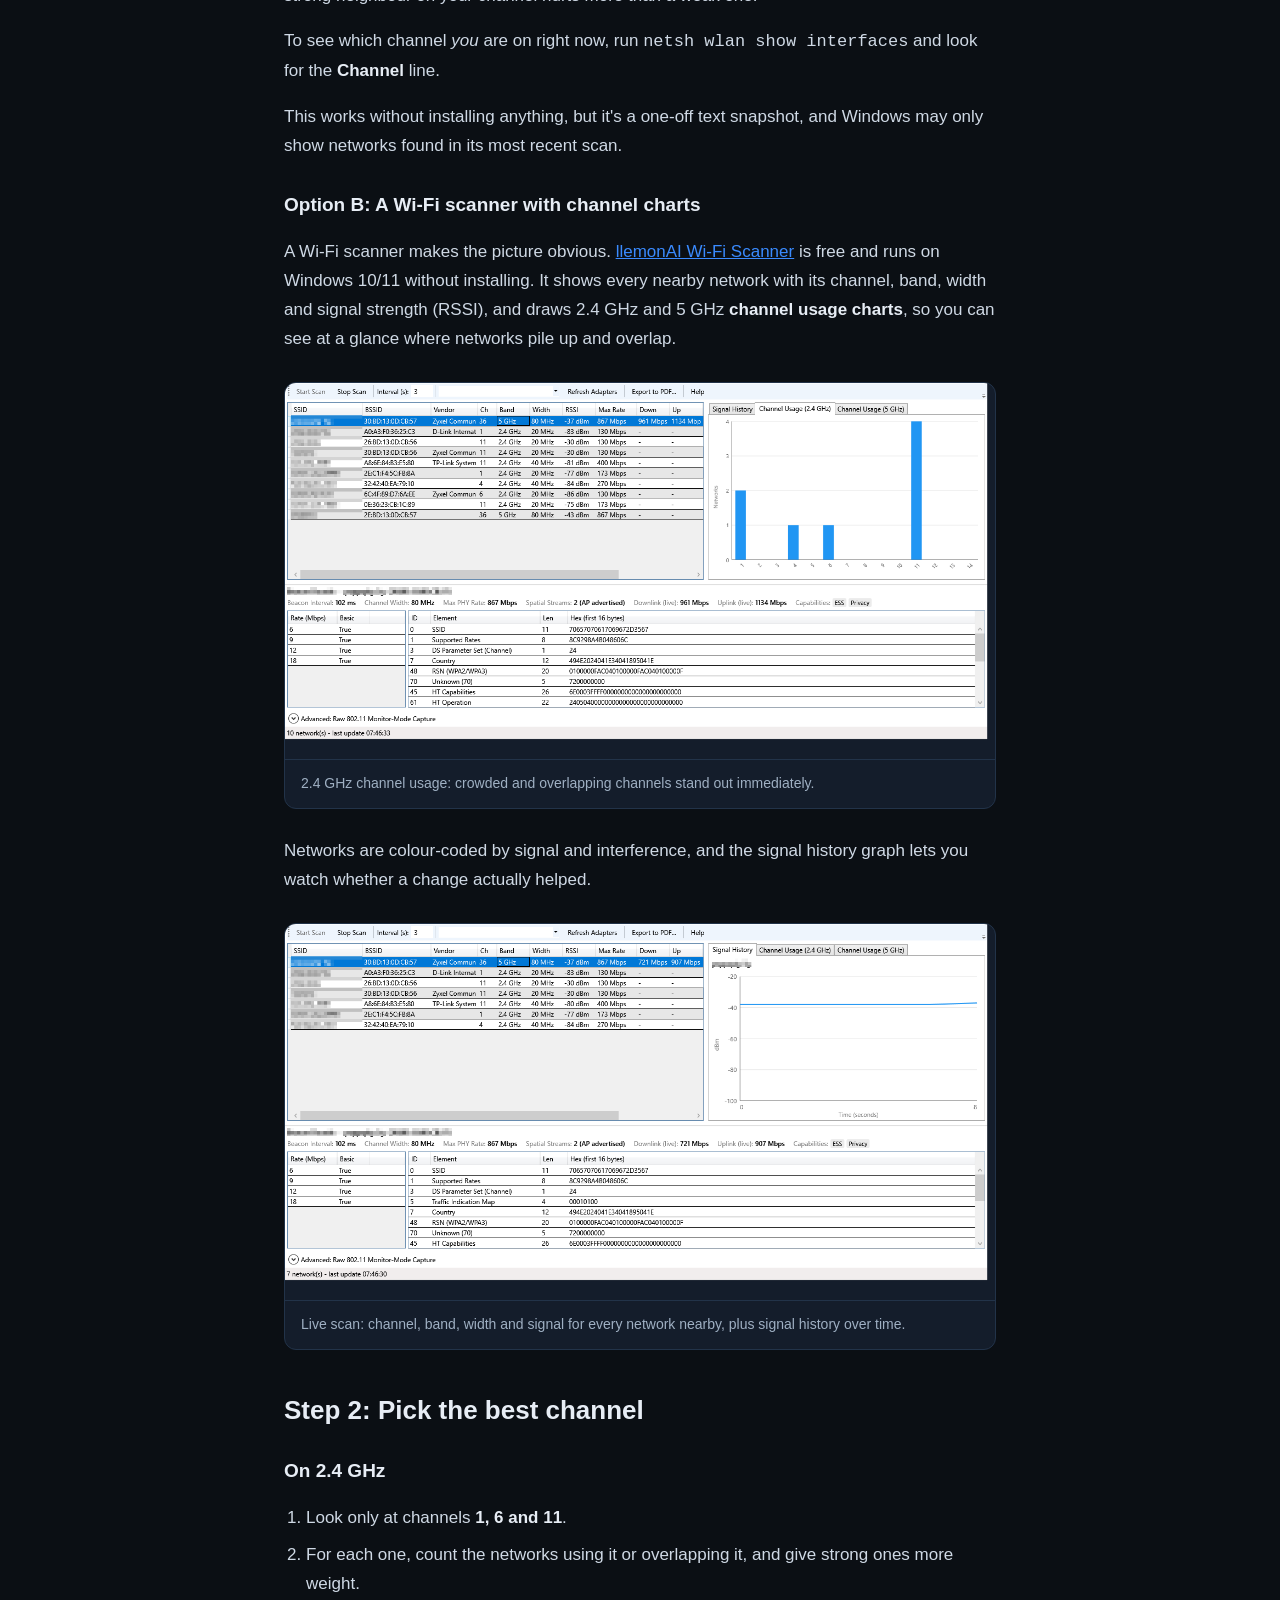
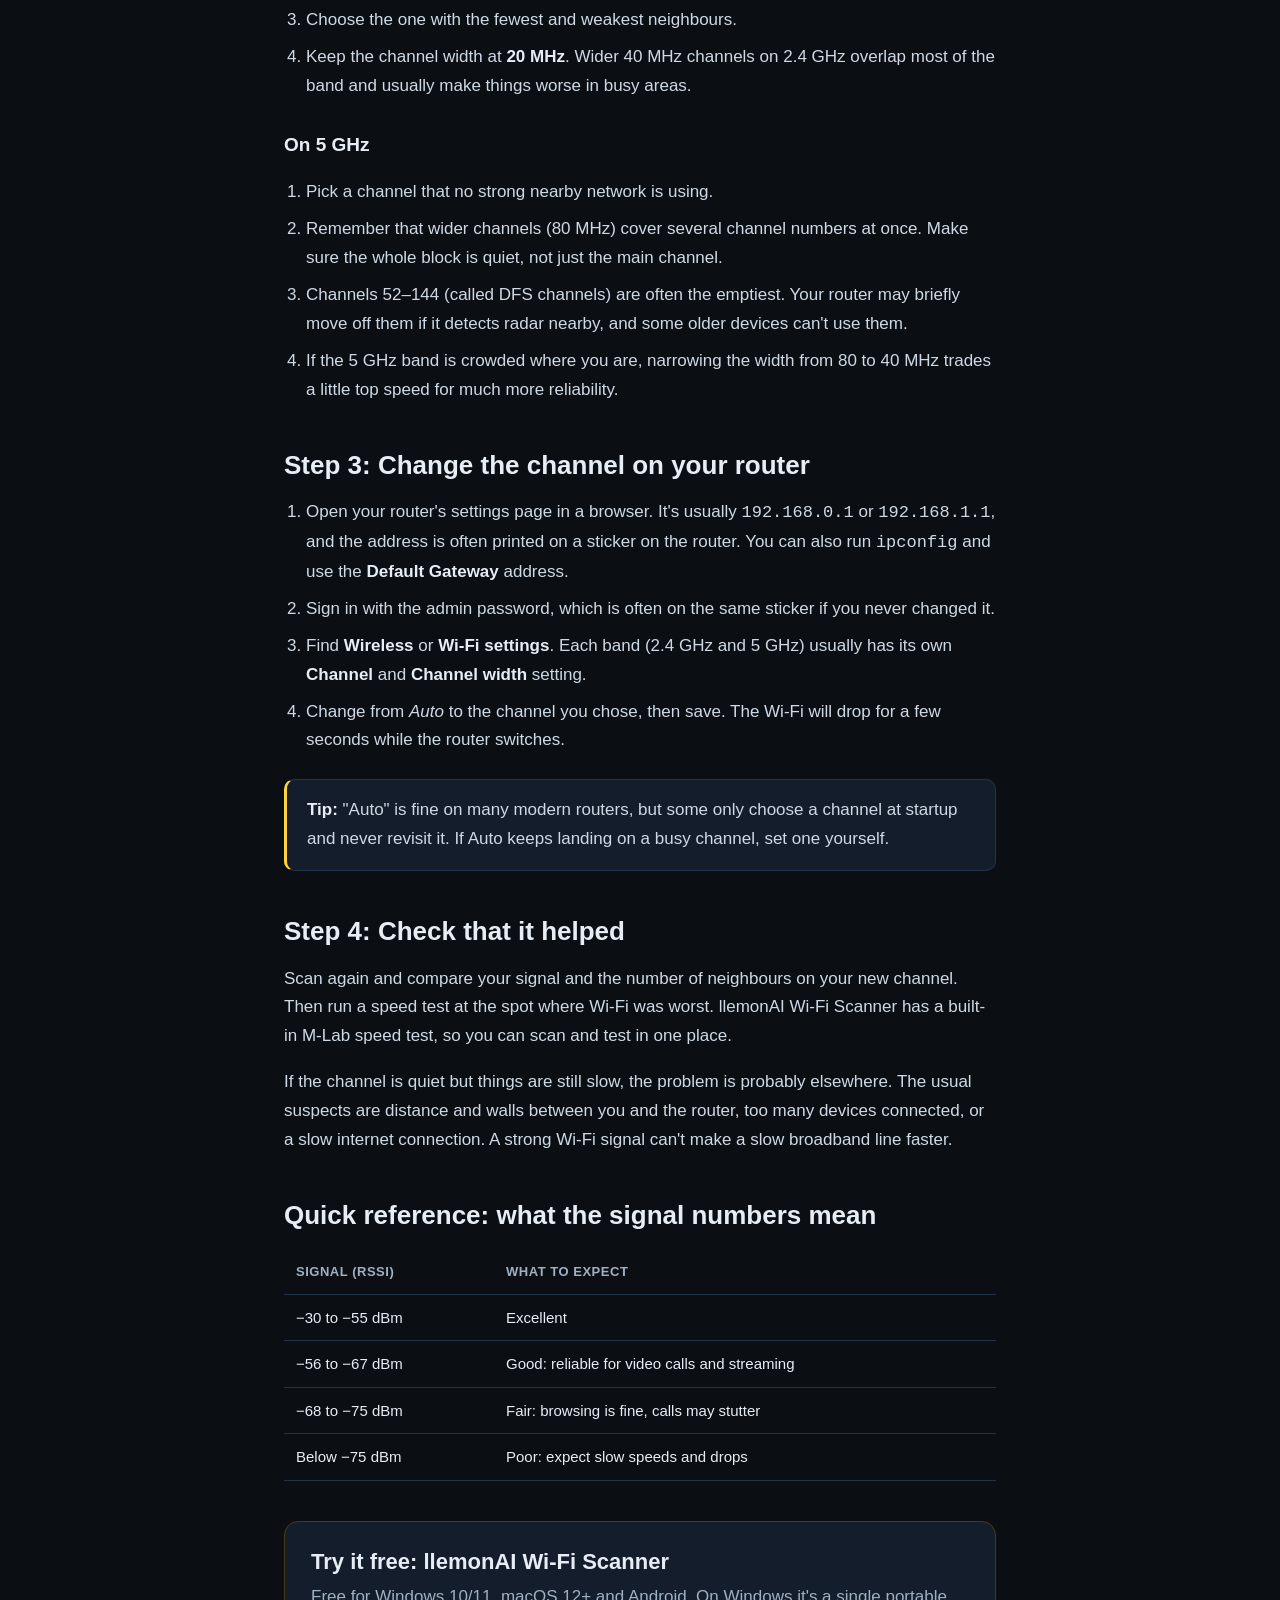
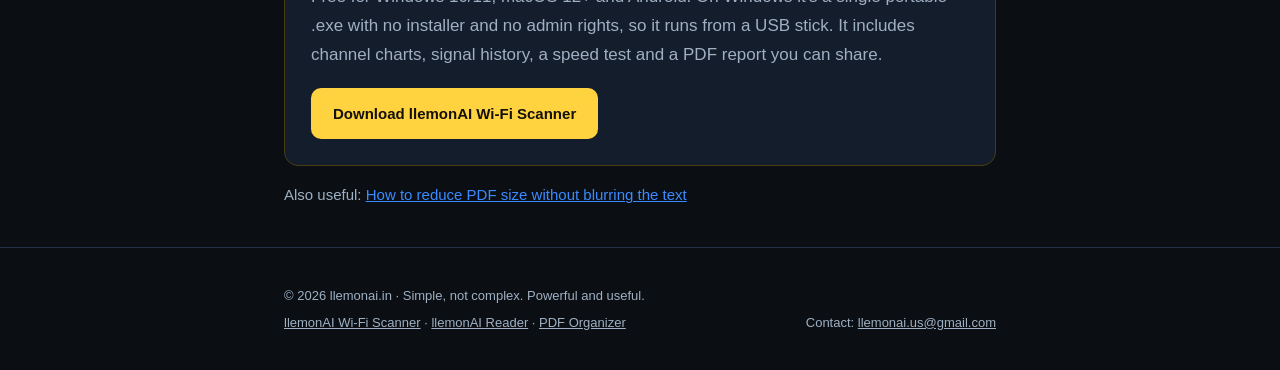
==== commit cf769700: "Home page and articles: list macOS alongside Windows and Android" ====
--- a/best-wifi-channel.html
+++ b/best-wifi-channel.html
@@ -242,7 +242,7 @@
 
   <section class="cta">
     <h2>Try it free: llemonAI Wi-Fi Scanner</h2>
-    <p>Free for Windows 10/11 and Android. A single portable .exe with no installer and no admin rights, so it runs from a USB stick. It includes channel charts, signal history, a speed test and a PDF report you can share.</p>
+    <p>Free for Windows 10/11, macOS 12+ and Android. On Windows it's a single portable .exe with no installer and no admin rights, so it runs from a USB stick. It includes channel charts, signal history, a speed test and a PDF report you can share.</p>
     <a class="btn" href="scanner.html#download">Download llemonAI Wi-Fi Scanner</a>
   </section>
 
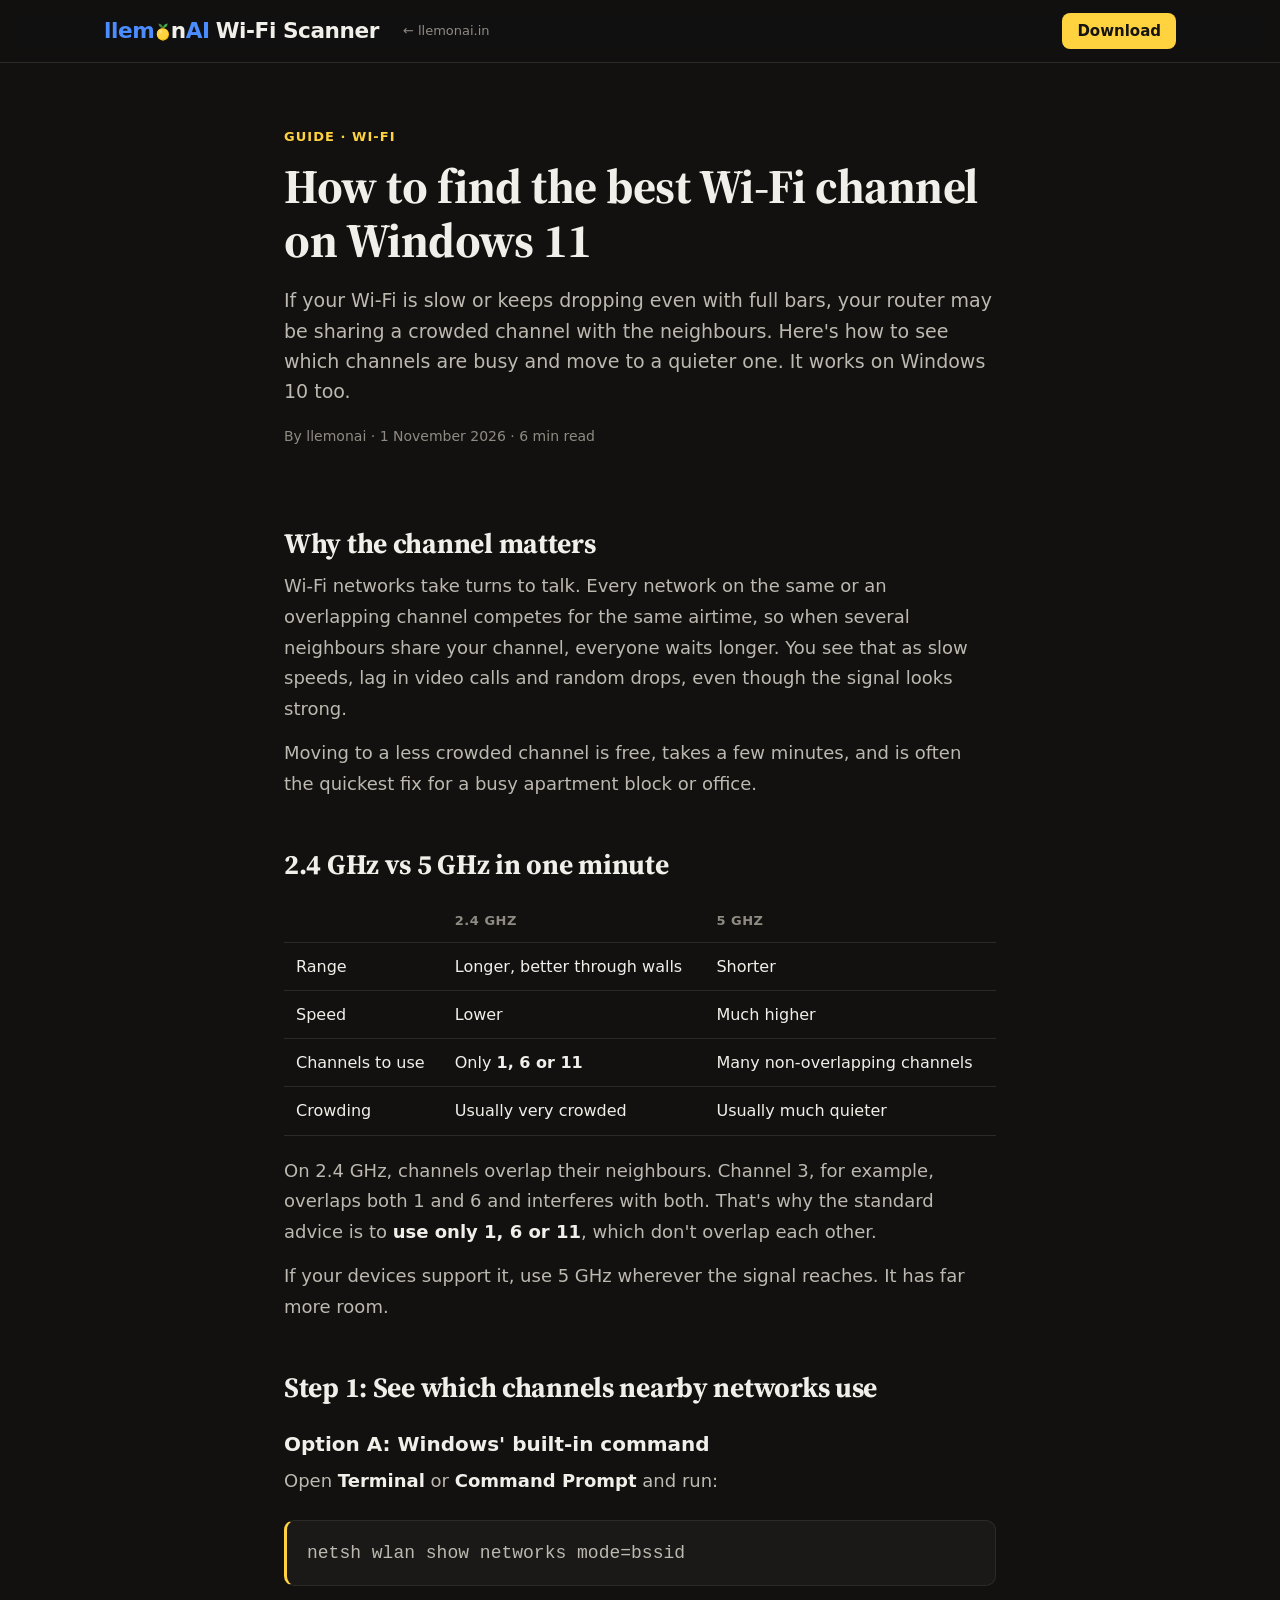
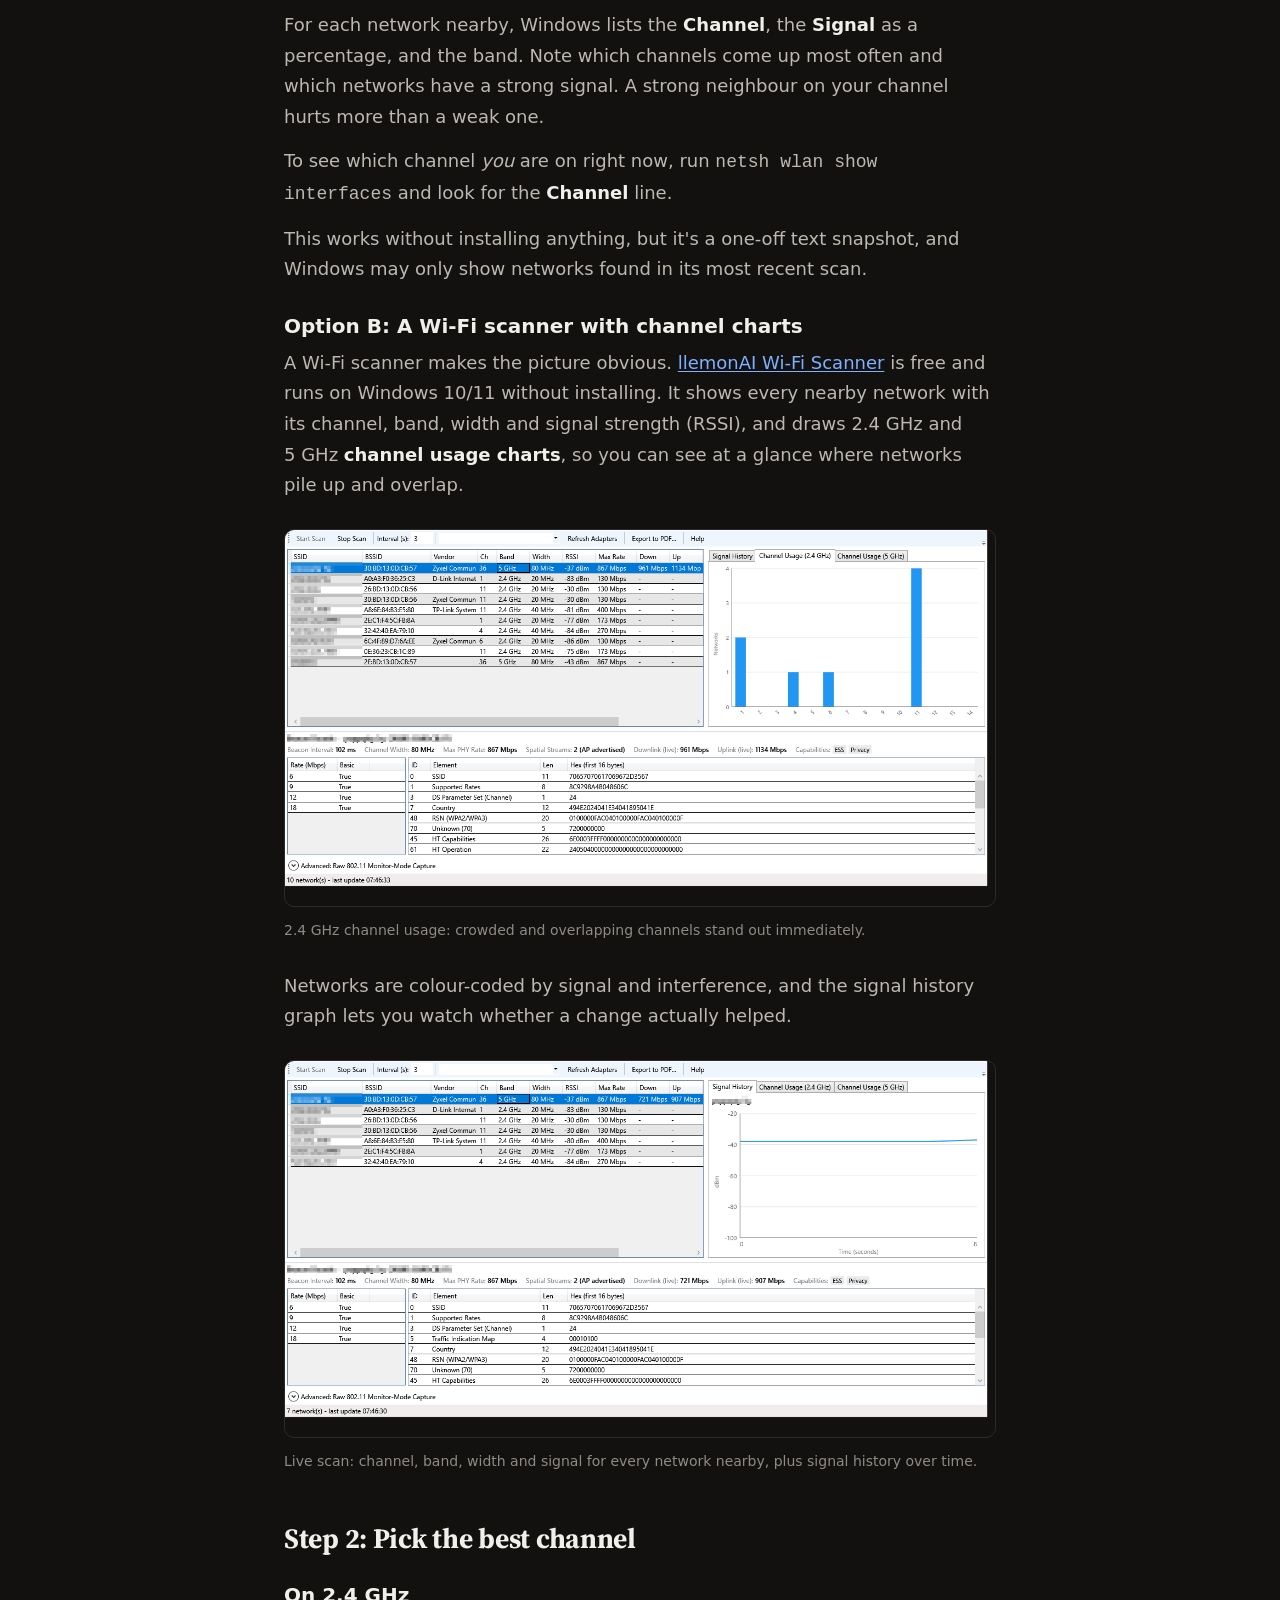
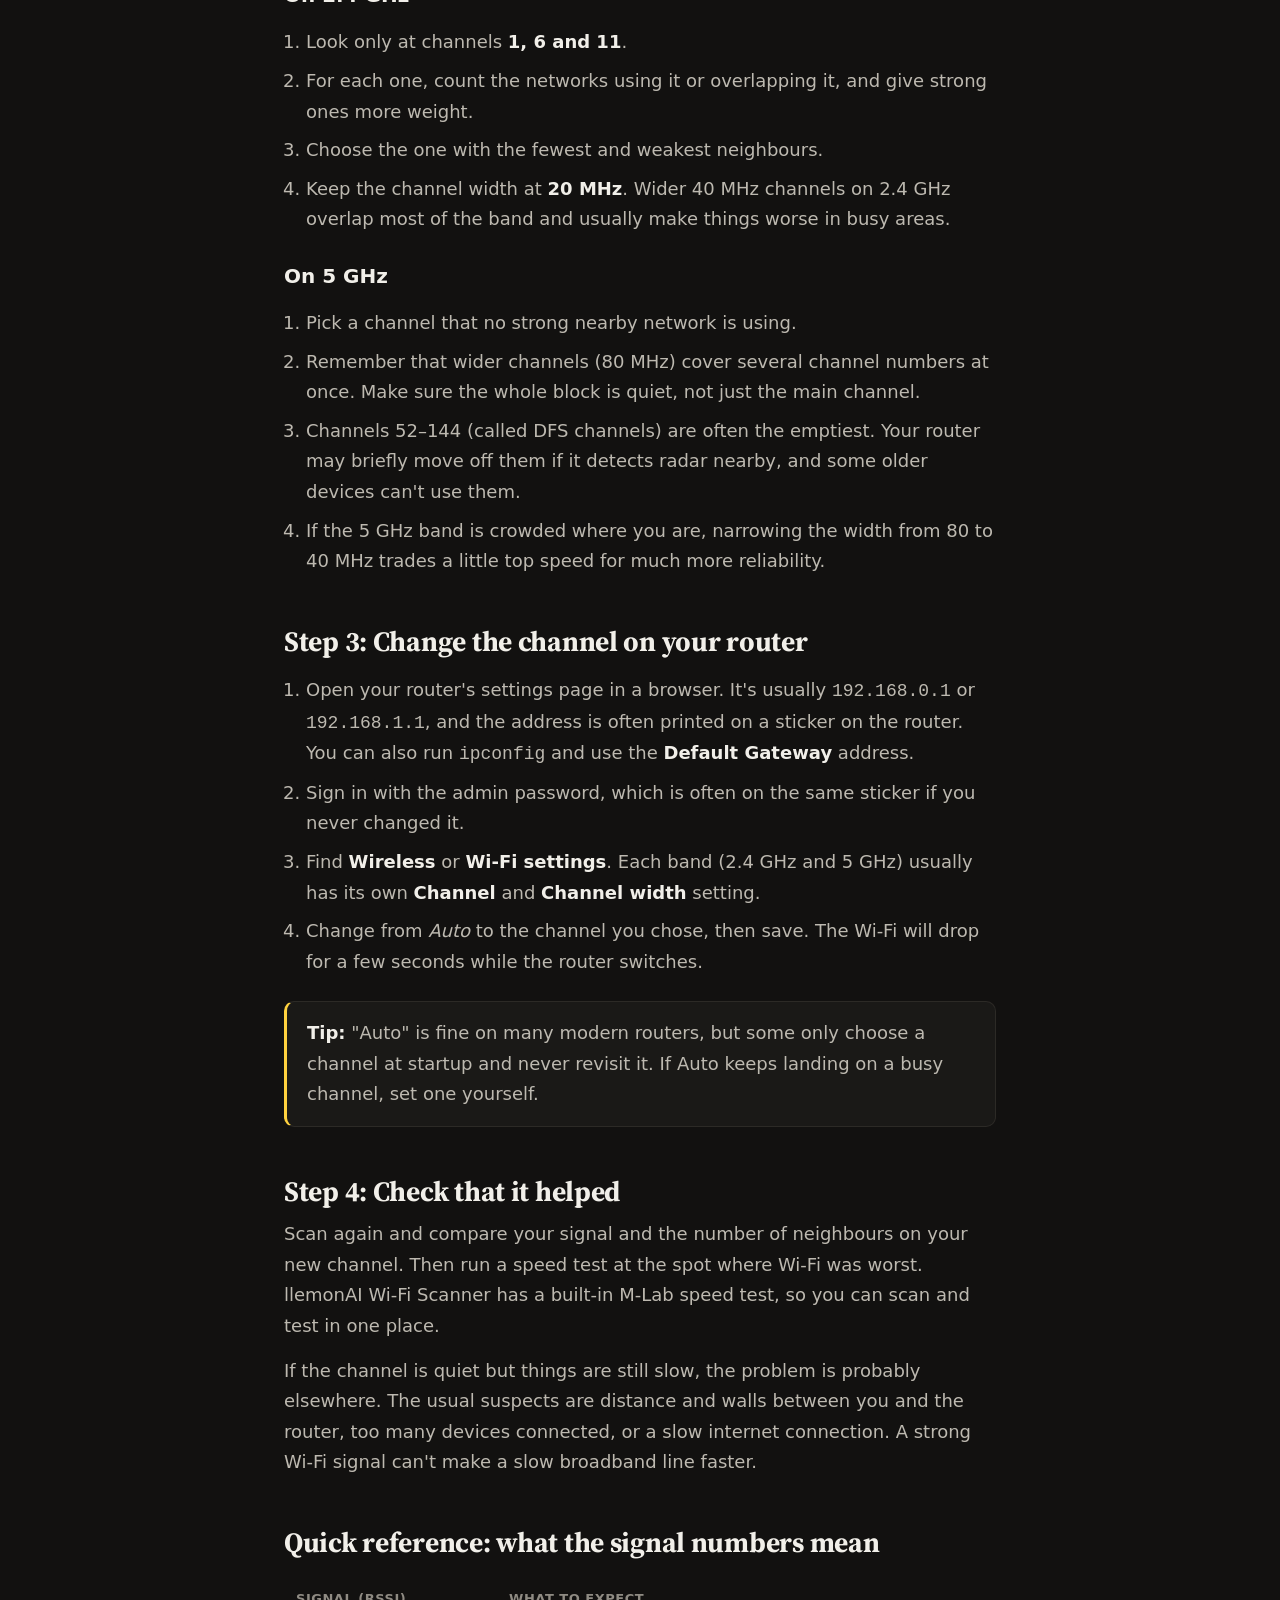
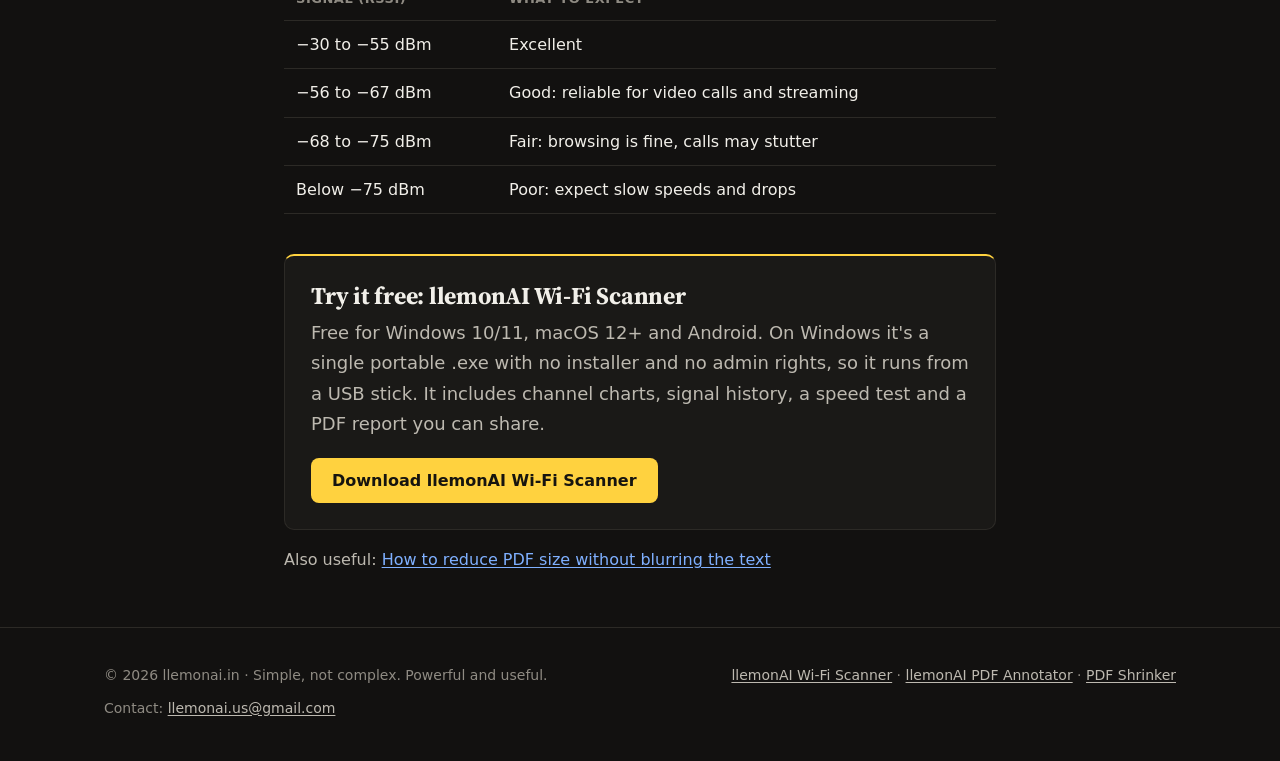
==== commit d92b87b4: "Redesign: dark theme on every page, shared stylesheet, real screenshots first; website names PDF Ann" ====
--- a/best-wifi-channel.html
+++ b/best-wifi-channel.html
@@ -48,109 +48,38 @@
 ]
 </script>
 
-<style>
-  :root {
-    --bg: #0b0f14;
-    --bg-alt: #101722;
-    --card: #141d2b;
-    --border: #223349;
-    --text: #e7edf5;
-    --text-dim: #9fb0c3;
-    --accent: #ffd23f;
-    --accent-dim: #3a8bff;
-  }
-  * { box-sizing: border-box; }
-  html, body {
-    margin: 0; padding: 0;
-    background: var(--bg);
-    color: var(--text);
-    font-family: -apple-system, Segoe UI, Roboto, Helvetica, Arial, sans-serif;
-  }
-  a { color: var(--accent-dim); }
-  .wrap { max-width: 760px; margin: 0 auto; padding: 0 24px; }
-  header.hero {
-    background: linear-gradient(180deg, var(--bg-alt) 0%, var(--bg) 100%);
-    border-bottom: 1px solid var(--border);
-    padding: 56px 0 44px;
-  }
-  .brand { display: flex; align-items: center; flex-wrap: wrap; row-gap: 10px; margin-bottom: 36px; }
-  .back-home { color: var(--text-dim); font-size: 13px; text-decoration: none; margin-left: 16px; }
-  .back-home:hover { color: var(--text); }
-  /* llemonai wordmark, redrawn from the app's own brand.tsx: llem + a lemon "o" + n + AI */
-  .wm { display: inline-flex; align-items: baseline; white-space: nowrap; font-family: "Segoe UI", system-ui, -apple-system, Roboto, sans-serif; font-weight: 800; letter-spacing: -0.02em; line-height: 1; }
-  .wm-o { width: 0.74em; height: 0.83em; align-self: flex-end; margin: 0 0.015em 0.02em; flex: none; }
-  .wm-ai { color: #3a8bff; }
-  .wm-llm::before, .wm-n::before, .wm-ai::before { content: attr(data-t); }
-  /* brand name as real text for search engines and screen readers; the visible wordmark draws its "o" as a lemon */
-  .wm-sr { position: absolute; width: 1px; height: 1px; overflow: hidden; clip: rect(0 0 0 0); white-space: nowrap; }
-  .wm-product { margin-left: 0.28em; font-weight: 700; }
-  .wm.on-dark .wm-llm { color: #3a8bff; }
-  .wm.on-dark .wm-n { color: #e7edf5; }
-  .wm.on-dark .wm-product { color: #ffd23f; }
-  .kicker { color: var(--accent); font-size: 12px; font-weight: 700; letter-spacing: 0.12em; text-transform: uppercase; }
-  .hero h1 { font-size: clamp(30px, 5vw, 44px); line-height: 1.15; margin: 10px 0 16px; }
-  .hero p.lead { color: var(--text-dim); font-size: 18px; line-height: 1.6; margin: 0; }
-  .byline { color: var(--text-dim); font-size: 13px; margin-top: 18px; }
-
-  article { padding: 40px 0 24px; font-size: 17px; line-height: 1.7; }
-  article h2 { font-size: 26px; line-height: 1.25; margin: 44px 0 12px; }
-  article h3 { font-size: 19px; margin: 28px 0 8px; }
-  article p, article li { color: #cfd9e5; }
-  article ol, article ul { padding-left: 22px; }
-  article li { margin-bottom: 8px; }
-  article strong { color: var(--text); }
-  .callout { background: var(--card); border: 1px solid var(--border); border-left: 3px solid var(--accent); border-radius: 10px; padding: 16px 20px; margin: 24px 0; }
-  .callout p { margin: 0; }
-  figure { margin: 28px 0; background: var(--card); border: 1px solid var(--border); border-radius: 12px; overflow: hidden; }
-  figure img { display: block; width: 100%; height: auto; border-bottom: 1px solid var(--border); }
-  figcaption { padding: 12px 16px; font-size: 14px; color: var(--text-dim); }
-  .table-scroll { overflow-x: auto; margin: 20px 0; }
-  table { width: 100%; border-collapse: collapse; font-size: 15px; min-width: 480px; }
-  th, td { text-align: left; padding: 10px 12px; border-bottom: 1px solid var(--border); vertical-align: top; }
-  th { color: var(--text-dim); font-weight: 600; font-size: 13px; text-transform: uppercase; letter-spacing: 0.04em; }
-  .cta { background: var(--card); border: 1px solid #4a3d14; border-radius: 14px; padding: 26px; margin: 40px 0 16px; }
-  .cta h2 { margin: 0 0 8px; font-size: 22px; }
-  .cta p { margin: 0 0 18px; color: var(--text-dim); }
-  .btn { display: inline-flex; align-items: center; padding: 13px 22px; border-radius: 10px; font-weight: 600; font-size: 15px; text-decoration: none; background: var(--accent); color: #14100a; }
-  .btn:hover { opacity: 0.9; }
-  .related { color: var(--text-dim); font-size: 15px; }
-
-  footer {
-    padding: 40px 0;
-    color: var(--text-dim);
-    font-size: 13px;
-    border-top: 1px solid var(--border);
-  }
-  footer a { color: var(--text-dim); }
-  footer .wrap { display: flex; flex-wrap: wrap; justify-content: space-between; gap: 12px; }
-  @media (max-width: 600px) { .brand .wm { font-size: 1.45rem !important; } article { font-size: 16px; } }
-</style>
+<link rel="preconnect" href="https://fonts.googleapis.com" />
+<link rel="preconnect" href="https://fonts.gstatic.com" crossorigin />
+<link href="https://fonts.googleapis.com/css2?family=Source+Serif+4:opsz,wght@8..60,600;8..60,700&display=swap" rel="stylesheet" />
+<link rel="stylesheet" href="assets/site.css" />
 </head>
 <body>
 
-<header class="hero">
+<div class="topbar">
   <div class="wrap">
-    <div class="brand">
-      <a href="scanner.html" style="text-decoration: none;">
-        <span class="wm on-dark" style="font-size: 1.6rem;" title="llem = Large Language Embedded Model &middot; AI = Artificial Intelligence">
-          <span class="wm-sr">llemonAI</span><span class="wm-llm" data-t="llem" aria-hidden="true"></span>
-          <svg class="wm-o" viewBox="0 0 100 112" aria-hidden="true">
-            <path d="M50 32 C31 30 21 16 22 3 C37 4 50 15 50 32 Z" fill="#3d8b3d"/>
-            <path d="M50 32 C51 15 63 4 79 3 C80 17 68 30 50 32 Z" fill="#4caf50"/>
-            <circle cx="50" cy="71" r="38" fill="#f2b705"/>
-            <circle cx="47" cy="68" r="36" fill="#ffd23f"/>
-            <ellipse cx="36" cy="54" rx="9" ry="12" fill="#fff" opacity="0.35"/>
-            <circle cx="50" cy="33" r="5" fill="#d99a00"/>
-            <circle cx="50" cy="108" r="4.5" fill="#d99a00"/>
-          </svg>
-          <span class="wm-n" data-t="n" aria-hidden="true"></span>
-          <span class="wm-ai" data-t="AI" aria-hidden="true"></span>
-          <span class="wm-product">Wi-Fi Scanner</span>
-        </span>
-      </a>
-      <a class="back-home" href="index.html">&larr; llemonai.in</a>
-    </div>
-    <span class="kicker">Guide &middot; Wi-Fi</span>
+    <a class="wm" href="scanner.html" title="llem = Large Language Embedded Model &middot; AI = Artificial Intelligence">
+      <span class="wm-sr">llemonAI Wi-Fi Scanner</span><span class="wm-llm" data-t="llem" aria-hidden="true"></span>
+      <svg class="wm-o" viewBox="0 0 100 112" aria-hidden="true">
+        <path d="M50 32 C31 30 21 16 22 3 C37 4 50 15 50 32 Z" fill="#3d8b3d"/>
+        <path d="M50 32 C51 15 63 4 79 3 C80 17 68 30 50 32 Z" fill="#4caf50"/>
+        <circle cx="50" cy="71" r="38" fill="#f2b705"/>
+        <circle cx="47" cy="68" r="36" fill="#ffd23f"/>
+        <ellipse cx="36" cy="54" rx="9" ry="12" fill="#fff" opacity="0.35"/>
+        <circle cx="50" cy="33" r="5" fill="#d99a00"/>
+        <circle cx="50" cy="108" r="4.5" fill="#d99a00"/>
+      </svg>
+      <span class="wm-n" data-t="n" aria-hidden="true"></span><span class="wm-ai" data-t="AI" aria-hidden="true"></span><span class="wm-product" aria-hidden="true">Wi-Fi Scanner</span>
+    </a>
+    <a class="home" href="index.html">&larr; llemonai.in</a>
+    <nav>
+      <a class="btn btn-primary btn-sm" href="scanner.html#download">Download</a>
+    </nav>
+  </div>
+</div>
+
+<header class="article-head">
+  <div class="wrap">
+    <p class="kicker">Guide &middot; Wi-Fi</p>
     <h1>How to find the best Wi-Fi channel on Windows 11</h1>
     <p class="lead">If your Wi-Fi is slow or keeps dropping even with full bars, your router may be sharing a crowded channel with the neighbours. Here's how to see which channels are busy and move to a quieter one. It works on Windows 10 too.</p>
     <div class="byline">By llemonai &middot; 1 November 2026 &middot; 6 min read</div>
@@ -243,7 +172,7 @@
   <section class="cta">
     <h2>Try it free: llemonAI Wi-Fi Scanner</h2>
     <p>Free for Windows 10/11, macOS 12+ and Android. On Windows it's a single portable .exe with no installer and no admin rights, so it runs from a USB stick. It includes channel charts, signal history, a speed test and a PDF report you can share.</p>
-    <a class="btn" href="scanner.html#download">Download llemonAI Wi-Fi Scanner</a>
+    <a class="btn btn-primary" href="scanner.html#download">Download llemonAI Wi-Fi Scanner</a>
   </section>
 
   <p class="related">Also useful: <a href="reduce-pdf-size.html">How to reduce PDF size without blurring the text</a></p>
@@ -254,7 +183,7 @@
 <footer>
   <div class="wrap">
     <div>&copy; <span id="year"></span> llemonai.in &middot; Simple, not complex. Powerful and useful.</div>
-    <div><a href="scanner.html">llemonAI Wi-Fi Scanner</a> &middot; <a href="reader.html">llemonAI Reader</a> &middot; <a href="organizer.html">PDF Organizer</a></div>
+    <div><a href="scanner.html">llemonAI Wi-Fi Scanner</a> &middot; <a href="reader.html">llemonAI PDF Annotator</a> &middot; <a href="organizer.html">PDF Shrinker</a></div>
     <div>Contact: <a href="mailto:llemonai.us@gmail.com">llemonai.us@gmail.com</a></div>
   </div>
 </footer>
--- a/assets/site.css
+++ b/assets/site.css
@@ -0,0 +1,405 @@
+/* llemonai.in shared styles: dark theme, one lemon accent. Used by every page. */
+:root {
+  --paper: #121110;
+  --panel: #1a1917;
+  --ink: #f1efe9;
+  --ink-2: #bdb9b0;
+  --ink-3: #8f8b83;
+  --rule: #2c2a26;
+  --blue: #7fb0ff;
+  --blue-ink: #a9c9ff;
+  --lemon: #ffd23f;
+  color-scheme: dark;
+  /* names used by the help chat */
+  --bg: #121110;
+  --bg-alt: #1a1917;
+  --card: #1f1e1b;
+  --border: #34312c;
+  --text: #f1efe9;
+  --text-dim: #a8a49b;
+  --accent: #ffd23f;
+  --accent-dim: #5b9bff;
+}
+* { box-sizing: border-box; }
+html { scroll-behavior: smooth; }
+body {
+  margin: 0; background: var(--paper); color: var(--ink);
+  font-family: "Segoe UI", system-ui, -apple-system, "Helvetica Neue", Arial, sans-serif;
+  font-size: 17px; line-height: 1.6; -webkit-font-smoothing: antialiased;
+}
+a { color: var(--blue); text-underline-offset: 2px; }
+a:hover { color: var(--blue-ink); }
+img { max-width: 100%; }
+.wrap { max-width: 1120px; margin: 0 auto; padding: 0 24px; }
+.narrow { max-width: 680px; }
+h1, h2 { font-family: "Source Serif 4", Georgia, "Times New Roman", serif; font-weight: 700; letter-spacing: -0.01em; color: var(--ink); }
+h2 { font-size: clamp(28px, 3.4vw, 38px); line-height: 1.15; margin: 0 0 14px; }
+h3 { font-size: 18px; line-height: 1.35; margin: 0 0 6px; }
+p { margin: 0 0 14px; }
+.muted { color: var(--ink-2); }
+.small { font-size: 14px; color: var(--ink-3); }
+mark { background: linear-gradient(transparent 12%, var(--lemon) 12%, var(--lemon) 88%, transparent 88%); color: #16140f; padding: 0 0.12em; -webkit-box-decoration-break: clone; box-decoration-break: clone; }
+
+/* Top bar */
+.topbar { position: sticky; top: 0; z-index: 50; background: rgba(18,17,16,0.88); backdrop-filter: saturate(1.4) blur(8px); border-bottom: 1px solid var(--rule); }
+.topbar .wrap { display: flex; align-items: center; gap: 24px; height: 62px; }
+.topbar nav { display: flex; gap: 22px; margin-left: auto; align-items: center; }
+.topbar nav a { color: var(--ink-2); text-decoration: none; font-size: 15px; }
+.topbar nav a:hover { color: var(--ink); }
+.topbar nav a.btn, .topbar nav a.btn:hover { color: #16140f; }
+.topbar .home { color: var(--ink-3); font-size: 13px; text-decoration: none; }
+@media (max-width: 760px) { .topbar nav a.opt { display: none; } .topbar .home { display: none; } }
+
+/* Wordmark */
+.wm { display: inline-flex; align-items: baseline; white-space: nowrap; font-family: "Segoe UI", system-ui, -apple-system, Arial, sans-serif; font-weight: 800; letter-spacing: -0.02em; line-height: 1; text-decoration: none; font-size: 1.35rem; }
+.wm-o { width: 0.74em; height: 0.83em; align-self: flex-end; margin: 0 0.015em 0.02em; flex: none; }
+.wm-llm, .wm-ai { color: #4b8dff; }
+.wm-n, .wm-product { color: var(--ink); }
+.wm-llm::before, .wm-n::before, .wm-ai::before { content: attr(data-t); }
+.wm-sr { position: absolute; width: 1px; height: 1px; overflow: hidden; clip: rect(0 0 0 0); white-space: nowrap; }
+.wm-product { margin-left: 0.28em; font-weight: 700; }
+
+/* Buttons */
+.btn { display: inline-flex; align-items: center; gap: 8px; padding: 12px 20px; border-radius: 8px; font-weight: 600; font-size: 16px; text-decoration: none; border: 1px solid transparent; cursor: pointer; line-height: 1.2; }
+.btn-primary { background: var(--lemon); color: #16140f; }
+.btn-primary:hover { background: #ffdc66; color: #16140f; }
+.btn-plain { color: var(--ink); border-color: #45423c; background: transparent; }
+.btn-plain:hover { border-color: var(--ink); color: var(--ink); }
+.btn-sm { padding: 8px 14px; font-size: 14px; }
+
+/* Hero */
+.hero { padding: 72px 0 0; }
+.eyebrow { font-size: 14px; color: var(--ink-3); margin: 0 0 18px; }
+.eyebrow b { color: var(--ink); font-weight: 600; }
+.hero h1 { font-size: clamp(38px, 5.6vw, 64px); line-height: 1.06; margin: 0 0 22px; max-width: 900px; }
+.hero h1 .accent { color: var(--lemon); }
+.hero .lead { font-size: 19px; color: var(--ink-2); max-width: 640px; margin-bottom: 28px; }
+.cta-row { display: flex; flex-wrap: wrap; gap: 12px; margin-bottom: 14px; }
+.hero-shot { margin: 56px 0 0; }
+
+/* Screenshots */
+figure { margin: 0; }
+.frame { background: var(--panel); border: 1px solid var(--rule); border-radius: 12px; overflow: hidden; box-shadow: 0 0 0 1px rgba(255,255,255,0.02), 0 24px 60px -24px rgba(0,0,0,0.8); }
+.frame img { display: block; width: 100%; height: auto; }
+figcaption { font-size: 14px; color: var(--ink-3); margin-top: 12px; }
+.crop { aspect-ratio: 16 / 10; position: relative; }
+.crop img { position: absolute; inset: 0; width: 100%; height: 100%; object-fit: cover; }
+.crop-right img { transform: scale(3.2); transform-origin: 100% 30%; }
+
+/* Sections */
+section { padding: 96px 0; }
+section.band { background: var(--panel); border-top: 1px solid var(--rule); border-bottom: 1px solid var(--rule); }
+.kicker { font-size: 13px; font-weight: 600; letter-spacing: 0.08em; text-transform: uppercase; color: var(--lemon); margin: 0 0 12px; }
+
+/* Presentation */
+.present-grid { display: grid; grid-template-columns: 1fr; gap: 40px; align-items: start; margin-top: 40px; }
+@media (min-width: 900px) { .present-grid { grid-template-columns: 7fr 5fr; gap: 56px; } }
+.steps { list-style: none; margin: 0; padding: 0; counter-reset: s; }
+.steps li { counter-increment: s; position: relative; padding: 0 0 26px 48px; }
+.steps li::before { content: counter(s); position: absolute; left: 0; top: 0; width: 30px; height: 30px; border-radius: 50%; border: 1.5px solid var(--lemon); color: var(--lemon); font-weight: 700; font-size: 14px; display: grid; place-items: center; }
+.steps p { color: var(--ink-2); margin: 0; font-size: 16px; }
+
+/* Feature rows */
+.feature { display: grid; grid-template-columns: 1fr; gap: 32px; align-items: center; padding: 56px 0; border-top: 1px solid var(--rule); }
+.feature:first-of-type { border-top: 0; padding-top: 24px; }
+@media (min-width: 900px) {
+  .feature { grid-template-columns: 5fr 7fr; gap: 64px; }
+  .feature.flip > .text { order: 2; }
+}
+.feature h3 { font-family: "Source Serif 4", Georgia, serif; font-size: 28px; line-height: 1.2; margin-bottom: 12px; }
+.feature .text p { color: var(--ink-2); }
+.ticks { list-style: none; padding: 0; margin: 16px 0 0; }
+.ticks li { position: relative; padding-left: 22px; margin-bottom: 8px; color: var(--ink-2); font-size: 16px; }
+.ticks li::before { content: ""; position: absolute; left: 2px; top: 0.62em; width: 8px; height: 8px; background: var(--lemon); border: 0; border-radius: 2px; }
+
+/* Also included */
+.also { display: grid; grid-template-columns: 1fr; gap: 0 48px; margin-top: 32px; }
+@media (min-width: 760px) { .also { grid-template-columns: 1fr 1fr; } }
+.also div { padding: 18px 0; border-top: 1px solid var(--rule); }
+.also h3 { font-size: 16px; margin: 0 0 4px; }
+.also p { margin: 0; color: var(--ink-2); font-size: 15px; }
+
+/* Audiences */
+.who { display: grid; grid-template-columns: 1fr; gap: 48px; margin-top: 36px; align-items: start; }
+@media (min-width: 900px) { .who { grid-template-columns: 6fr 5fr; gap: 64px; } }
+.lawyers { background: var(--paper); border: 1px solid var(--rule); border-left: 4px solid var(--lemon); border-radius: 10px; padding: 28px 30px; }
+.lawyers h3 { font-family: "Source Serif 4", Georgia, serif; font-size: 24px; margin-bottom: 10px; }
+.lawyers p { color: var(--ink-2); font-size: 16px; }
+.people { list-style: none; padding: 0; margin: 0; }
+.people li { padding: 16px 0; border-top: 1px solid var(--rule); }
+.people li:first-child { border-top: 0; padding-top: 0; }
+.people b { display: block; margin-bottom: 2px; }
+.people span { color: var(--ink-2); font-size: 15px; }
+
+/* Android */
+.android { display: grid; grid-template-columns: 1fr; gap: 40px; align-items: center; }
+@media (min-width: 900px) { .android { grid-template-columns: 5fr 6fr; gap: 64px; } }
+.phones { display: flex; gap: 20px; justify-content: center; }
+.phones .frame { width: min(44%, 240px); border-radius: 22px; }
+
+/* Download */
+.whats-new { background: var(--paper); border: 1px solid var(--rule); border-radius: 10px; padding: 16px 20px; font-size: 15px; color: var(--ink-2); margin: 24px 0 28px; }
+.whats-new p { margin: 0 0 6px; }
+.whats-new p:last-child { margin: 0; }
+.whats-new strong { color: var(--ink); }
+.dl-list { border-top: 1px solid #4a463f; }
+.dl-row { display: grid; grid-template-columns: 1fr; gap: 10px 24px; padding: 22px 0; border-bottom: 1px solid var(--rule); align-items: center; }
+@media (min-width: 820px) { .dl-row { grid-template-columns: 1.3fr 2fr auto; } }
+.dl-row h3 { margin: 0; font-size: 18px; }
+.dl-row .rec { display: inline-block; font-size: 12px; font-weight: 600; background: var(--lemon); color: #3a2f00; border-radius: 4px; padding: 1px 7px; margin-left: 6px; vertical-align: 2px; }
+.dl-row .meta { font-size: 15px; color: var(--ink-2); }
+.dl-row .act { display: flex; flex-direction: column; align-items: flex-start; gap: 6px; }
+@media (min-width: 820px) { .dl-row .act { align-items: flex-end; } }
+.dl-count { font-size: 13px; color: var(--ink-3); }
+.dl-count .n { color: var(--ink); font-weight: 600; }
+.dl-row details { grid-column: 1 / -1; font-size: 13px; color: var(--ink-3); }
+.dl-row summary { cursor: pointer; width: max-content; }
+.mono, code { font-family: Consolas, "SFMono-Regular", Menlo, monospace; }
+.checksum .mono { display: block; margin-top: 6px; word-break: break-all; color: var(--ink-2); }
+.mac-open { margin-top: 40px; background: var(--paper); border: 1px solid var(--rule); border-radius: 10px; padding: 26px 30px; }
+.mac-open h3 { font-size: 20px; margin-bottom: 10px; }
+.mac-open ol { padding-left: 22px; margin: 0 0 14px; }
+.mac-open li { margin-bottom: 8px; color: var(--ink-2); font-size: 16px; }
+.mac-open p { color: var(--ink-2); font-size: 16px; }
+.mac-open .quote { color: var(--ink); font-style: italic; }
+.mac-open .mono { display: block; margin-top: 6px; padding: 8px 10px; background: var(--panel); border: 1px solid var(--rule); border-radius: 6px; overflow-x: auto; white-space: nowrap; font-size: 13px; }
+.mac-open details { margin-top: 6px; font-size: 15px; color: var(--ink-2); }
+.mac-open summary { cursor: pointer; color: var(--ink); }
+.fine, .whats-new, .meta { overflow-wrap: anywhere; }
+html, body { overflow-x: clip; }
+.fine { font-size: 14px; color: var(--ink-3); margin-top: 22px; max-width: 820px; }
+.fine .mono { font-size: 13px; color: var(--ink-2); }
+
+/* Good to know */
+.facts { width: 100%; border-collapse: collapse; margin-top: 28px; font-size: 16px; }
+.facts th, .facts td { text-align: left; vertical-align: top; padding: 14px 0; border-top: 1px solid var(--rule); }
+.facts th { width: 30%; padding-right: 24px; font-weight: 600; }
+.facts td { color: var(--ink-2); }
+@media (max-width: 640px) { .facts th, .facts td { display: block; width: 100%; padding: 4px 0; } .facts th { padding-top: 14px; } .facts td { border-top: 0; } }
+.kbd { font-family: Consolas, "SFMono-Regular", Menlo, monospace; font-size: 13px; padding: 1px 6px; border: 1px solid #45423c; border-bottom-width: 2px; border-radius: 4px; background: var(--panel); color: var(--ink); white-space: nowrap; }
+
+footer { border-top: 1px solid var(--rule); padding: 36px 0 48px; font-size: 14px; color: var(--ink-3); }
+footer .wrap { display: flex; flex-wrap: wrap; gap: 10px 28px; justify-content: space-between; align-items: center; }
+footer a { color: var(--ink-2); }
+
+/* Help chat */
+/* Chat widget */
+#chat-toggle {
+  position: fixed; right: 20px; bottom: 20px; z-index: 1000;
+  width: 56px; height: 56px; border-radius: 50%;
+  background: var(--accent); color: #14100a; border: none;
+  font-size: 24px; cursor: pointer;
+  box-shadow: 0 4px 16px rgba(0,0,0,0.4);
+  display: flex; align-items: center; justify-content: center;
+  transition: transform 0.18s ease, box-shadow 0.18s ease;
+}
+#chat-toggle:hover { transform: scale(1.08); box-shadow: 0 6px 20px rgba(0,0,0,0.5); }
+#chat-toggle .chat-badge {
+  position: absolute; top: -2px; right: -2px;
+  width: 18px; height: 18px; border-radius: 50%;
+  background: #ff4d4f; color: #fff; font-size: 11px; font-weight: 700;
+  display: flex; align-items: center; justify-content: center;
+  border: 2px solid var(--bg);
+  animation: chat-badge-pulse 1.8s ease-in-out infinite;
+}
+#chat-toggle .chat-badge.hidden { display: none; }
+@keyframes chat-badge-pulse {
+  0%, 100% { transform: scale(1); }
+  50% { transform: scale(1.18); }
+}
+
+#chat-panel {
+  position: fixed; right: 20px; bottom: 88px; z-index: 1000;
+  width: 400px; max-width: calc(100vw - 40px);
+  height: min(720px, 85vh); max-height: calc(100vh - 100px);
+  background: var(--card); border: 1px solid var(--border); border-radius: 14px;
+  box-shadow: 0 12px 32px rgba(0,0,0,0.5);
+  display: flex; flex-direction: column; overflow: hidden;
+  opacity: 0; transform: translateY(12px) scale(0.98);
+  pointer-events: none;
+  transition: opacity 0.18s ease, transform 0.18s ease;
+}
+#chat-panel.open { opacity: 1; transform: translateY(0) scale(1); pointer-events: auto; }
+@media (max-width: 440px) {
+  #chat-panel { right: 12px; bottom: 80px; width: calc(100vw - 24px); height: min(720px, 80vh); }
+  #chat-toggle { right: 14px; bottom: 14px; }
+}
+
+#chat-body { min-height: 160px; flex: 1 1 auto; }
+#chat-quick-replies { max-height: 100px; overflow-y: auto; flex-shrink: 0; }
+#chat-quick-replies.collapsed { display: none; }
+#chat-more-toggle {
+  flex-shrink: 0; margin: 0 16px 10px; padding: 7px 12px; font-size: 12.5px;
+  background: transparent; border: 1px dashed var(--border); color: var(--text-dim);
+  border-radius: 999px; cursor: pointer; align-self: flex-start;
+}
+#chat-more-toggle:hover { border-color: var(--accent-dim); color: var(--accent-dim); }
+#chat-quick-replies::-webkit-scrollbar { width: 6px; }
+#chat-quick-replies::-webkit-scrollbar-thumb { background: var(--border); border-radius: 3px; }
+
+#chat-header {
+  padding: 14px 16px; border-bottom: 1px solid var(--border);
+  display: flex; align-items: center; gap: 10px;
+  background: var(--bg-alt); font-weight: 700; font-size: 14px;
+}
+#chat-header .chat-avatar {
+  width: 28px; height: 28px; border-radius: 50%;
+  background: var(--accent); color: #14100a;
+  display: flex; align-items: center; justify-content: center; font-size: 15px; flex-shrink: 0;
+}
+#chat-header .chat-title-block { flex: 1; min-width: 0; }
+#chat-header .chat-status { font-weight: 400; font-size: 11px; color: var(--text-dim); display: flex; align-items: center; gap: 5px; margin-top: 1px; }
+#chat-header .chat-status .dot { width: 6px; height: 6px; border-radius: 50%; background: #3ddc84; display: inline-block; }
+#chat-header button {
+  background: none; border: none; color: var(--text-dim); font-size: 20px; cursor: pointer; line-height: 1;
+  padding: 4px; border-radius: 6px; transition: background 0.15s ease, color 0.15s ease;
+}
+#chat-header button:hover { background: rgba(255,255,255,0.06); color: var(--text); }
+
+#chat-body { flex: 1; overflow-y: auto; scroll-behavior: smooth; padding: 14px 16px; display: flex; flex-direction: column; gap: 10px; }
+#chat-body::-webkit-scrollbar { width: 6px; }
+#chat-body::-webkit-scrollbar-thumb { background: var(--border); border-radius: 3px; }
+
+.chat-row { display: flex; align-items: flex-end; gap: 6px; max-width: 92%; animation: chat-pop-in 0.16s ease; }
+.chat-row.user { align-self: flex-end; flex-direction: row-reverse; }
+.chat-row .chat-mini-avatar {
+  width: 20px; height: 20px; border-radius: 50%; flex-shrink: 0;
+  background: var(--bg-alt); border: 1px solid var(--border);
+  display: flex; align-items: center; justify-content: center; font-size: 11px;
+}
+@keyframes chat-pop-in {
+  from { opacity: 0; transform: translateY(4px); }
+  to { opacity: 1; transform: translateY(0); }
+}
+.chat-msg { font-size: 13.5px; line-height: 1.5; }
+.chat-msg.bot { background: var(--bg-alt); border: 1px solid var(--border); border-radius: 10px 10px 10px 2px; padding: 8px 12px; }
+.chat-msg.user { background: var(--accent-dim); color: #fff; border-radius: 10px 10px 2px 10px; padding: 8px 12px; }
+.chat-msg a { color: inherit; text-decoration: underline; }
+.chat-msg.bot a { color: var(--accent-dim); }
+
+.chat-typing { display: flex; gap: 4px; padding: 10px 12px; }
+.chat-typing span {
+  width: 6px; height: 6px; border-radius: 50%; background: var(--text-dim);
+  animation: chat-typing-bounce 1s infinite ease-in-out;
+}
+.chat-typing span:nth-child(2) { animation-delay: 0.15s; }
+.chat-typing span:nth-child(3) { animation-delay: 0.3s; }
+@keyframes chat-typing-bounce {
+  0%, 60%, 100% { transform: translateY(0); opacity: 0.5; }
+  30% { transform: translateY(-4px); opacity: 1; }
+}
+
+#chat-quick-replies { padding: 10px 16px 16px; border-top: 1px solid var(--border); display: flex; flex-wrap: wrap; gap: 8px; }
+.chat-chip {
+  background: transparent; border: 1px solid var(--border); color: var(--text);
+  border-radius: 999px; padding: 7px 12px; font-size: 12.5px; cursor: pointer; text-align: left;
+  transition: border-color 0.15s ease, color 0.15s ease, background 0.15s ease;
+}
+.chat-chip:hover { border-color: var(--accent-dim); color: var(--accent-dim); background: rgba(58,139,255,0.08); }
+
+#chat-input-row { display: flex; gap: 8px; padding: 12px 16px; border-top: 1px solid var(--border); flex-shrink: 0; }
+#chat-input {
+  flex: 1; background: var(--bg-alt); border: 1px solid var(--border); border-radius: 20px;
+  padding: 9px 14px; color: var(--text); font-size: 13px; outline: none;
+}
+#chat-input:focus { border-color: var(--accent-dim); }
+#chat-send, #chat-attach {
+  background: var(--accent); color: #14100a; border: none; border-radius: 50%;
+  width: 36px; height: 36px; flex-shrink: 0; cursor: pointer; font-size: 15px;
+  display: flex; align-items: center; justify-content: center;
+  transition: transform 0.12s ease;
+}
+#chat-attach { background: transparent; border: 1px solid var(--border); color: var(--text-dim); }
+#chat-attach:hover, #chat-send:hover { transform: scale(1.06); }
+#chat-attach:hover { border-color: var(--accent-dim); color: var(--accent-dim); }
+#chat-send:disabled { opacity: 0.5; cursor: default; transform: none; }
+.chat-msg.error { background: rgba(255,77,79,0.1); border-color: rgba(255,77,79,0.3); }
+
+#chat-report-pill {
+  display: none; align-items: center; gap: 8px; margin: 0 16px 10px;
+  background: rgba(58,139,255,0.1); border: 1px solid var(--accent-dim); border-radius: 10px;
+  padding: 8px 10px; font-size: 12px; flex-shrink: 0;
+}
+#chat-report-pill.show { display: flex; }
+#chat-report-pill .name { flex: 1; min-width: 0; overflow: hidden; text-overflow: ellipsis; white-space: nowrap; color: var(--text); }
+#chat-report-pill button {
+  background: none; border: none; color: var(--text-dim); cursor: pointer; font-size: 15px; line-height: 1; padding: 2px;
+}
+#chat-report-pill button:hover { color: var(--text); }
+
+/* Home page */
+.feature h3 a { color: inherit; text-decoration: none; }
+.feature h3 a:hover { color: var(--lemon); }
+.feature .kicker { margin-bottom: 8px; }
+.feature .cta-row { margin-top: 18px; margin-bottom: 0; }
+.feature .small { margin: 16px 0 0; }
+.products { padding-top: 24px; }
+.vault { display: grid; grid-template-columns: 1fr; gap: 32px 64px; align-items: start; }
+@media (min-width: 900px) { .vault { grid-template-columns: 5fr 6fr; } }
+.also h3 a { color: var(--ink); text-decoration: none; }
+.also h3 a:hover { color: var(--lemon); }
+
+/* Comparison and big numbers (Organizer, Image Editor) */
+.compare { display: grid; grid-template-columns: 1fr; gap: 0 48px; margin-top: 36px; }
+@media (min-width: 760px) { .compare { grid-template-columns: 1fr 1fr; } }
+.compare > div { padding: 22px 0; border-top: 1px solid var(--rule); }
+.compare > div.ours { border-top: 2px solid var(--lemon); }
+.compare h3 { margin-bottom: 6px; }
+.compare .ours h3 { color: var(--lemon); }
+.compare p { color: var(--ink-2); margin: 0; font-size: 16px; }
+.stat { display: flex; flex-wrap: wrap; align-items: baseline; gap: 8px 20px; margin: 36px 0 8px; }
+.stat .num { font-family: "Source Serif 4", Georgia, serif; font-size: clamp(36px, 5vw, 52px); font-weight: 700; line-height: 1; }
+.stat .num.after { color: var(--lemon); }
+.stat .arrow { color: var(--ink-3); font-size: 28px; }
+.stat .note { flex: 1 1 280px; color: var(--ink-2); font-size: 15px; }
+.howto { margin: 28px 0 0; padding-left: 22px; color: var(--ink-2); }
+.howto li { margin-bottom: 8px; }
+.howto b { color: var(--ink); }
+.shots2 { display: grid; grid-template-columns: 1fr; gap: 36px; margin-top: 40px; }
+@media (min-width: 900px) { .shots2 { grid-template-columns: 1fr 1fr; } }
+.faq details { border-top: 1px solid var(--rule); padding: 16px 0; }
+.faq summary { cursor: pointer; font-weight: 600; font-size: 17px; }
+.faq details p { color: var(--ink-2); margin: 10px 0 0; }
+.crop-mid img { transform: scale(2.3); transform-origin: 34% 41%; }
+
+/* Previous versions table (Wi-Fi Scanner) */
+.prev-versions { margin-top: 28px; }
+.prev-versions > summary { cursor: pointer; font-weight: 600; }
+.prev-scroll { overflow-x: auto; }
+table.prev { width: 100%; border-collapse: collapse; font-size: 13px; min-width: 640px; }
+table.prev th, table.prev td { text-align: left; padding: 8px 10px; border-bottom: 1px solid var(--rule); }
+table.prev th { color: var(--ink-3); font-weight: 600; }
+table.prev td.sha { font-size: 11px; word-break: break-all; color: var(--ink-3); }
+
+/* Guides */
+.article-head { padding: 64px 0 8px; }
+.article-head h1 { font-size: clamp(32px, 4.6vw, 48px); line-height: 1.12; margin: 0 0 18px; }
+.article-head .lead { font-size: 19px; color: var(--ink-2); margin: 0; }
+.byline { color: var(--ink-3); font-size: 14px; margin-top: 18px; }
+main.wrap, .article-head .wrap { max-width: 760px; }
+article { padding: 24px 0 40px; font-size: 18px; line-height: 1.7; }
+article h2 { font-size: 28px; margin: 48px 0 12px; }
+article h3 { font-size: 20px; margin: 28px 0 8px; }
+article p, article li { color: var(--ink-2); }
+article ol, article ul { padding-left: 22px; }
+article li { margin-bottom: 8px; }
+article strong { color: var(--ink); }
+article figure { margin: 28px 0; }
+article figure img { display: block; width: 100%; height: auto; border-radius: 10px; border: 1px solid var(--rule); }
+.callout { background: var(--panel); border: 1px solid var(--rule); border-left: 3px solid var(--lemon); border-radius: 10px; padding: 16px 20px; margin: 24px 0; }
+.callout p { margin: 0; }
+.table-scroll { overflow-x: auto; margin: 20px 0; }
+article table { width: 100%; border-collapse: collapse; font-size: 16px; min-width: 480px; }
+article th, article td { text-align: left; padding: 10px 12px; border-bottom: 1px solid var(--rule); vertical-align: top; }
+article th { color: var(--ink-3); font-weight: 600; font-size: 13px; text-transform: uppercase; letter-spacing: 0.04em; }
+.cta { background: var(--panel); border: 1px solid var(--rule); border-top: 2px solid var(--lemon); border-radius: 10px; padding: 26px; margin: 40px 0 16px; }
+.cta h2 { margin: 0 0 8px; font-size: 24px; }
+.cta p { margin: 0 0 18px; }
+.related { font-size: 16px; }
+
+/* Narrow phones: keep the wordmark and the Download button on one line */
+@media (max-width: 440px) {
+  .topbar .wrap { gap: 12px; }
+  .topbar .wm { font-size: 1.1rem; }
+  .topbar .btn-sm { padding: 7px 12px; font-size: 13px; }
+}
